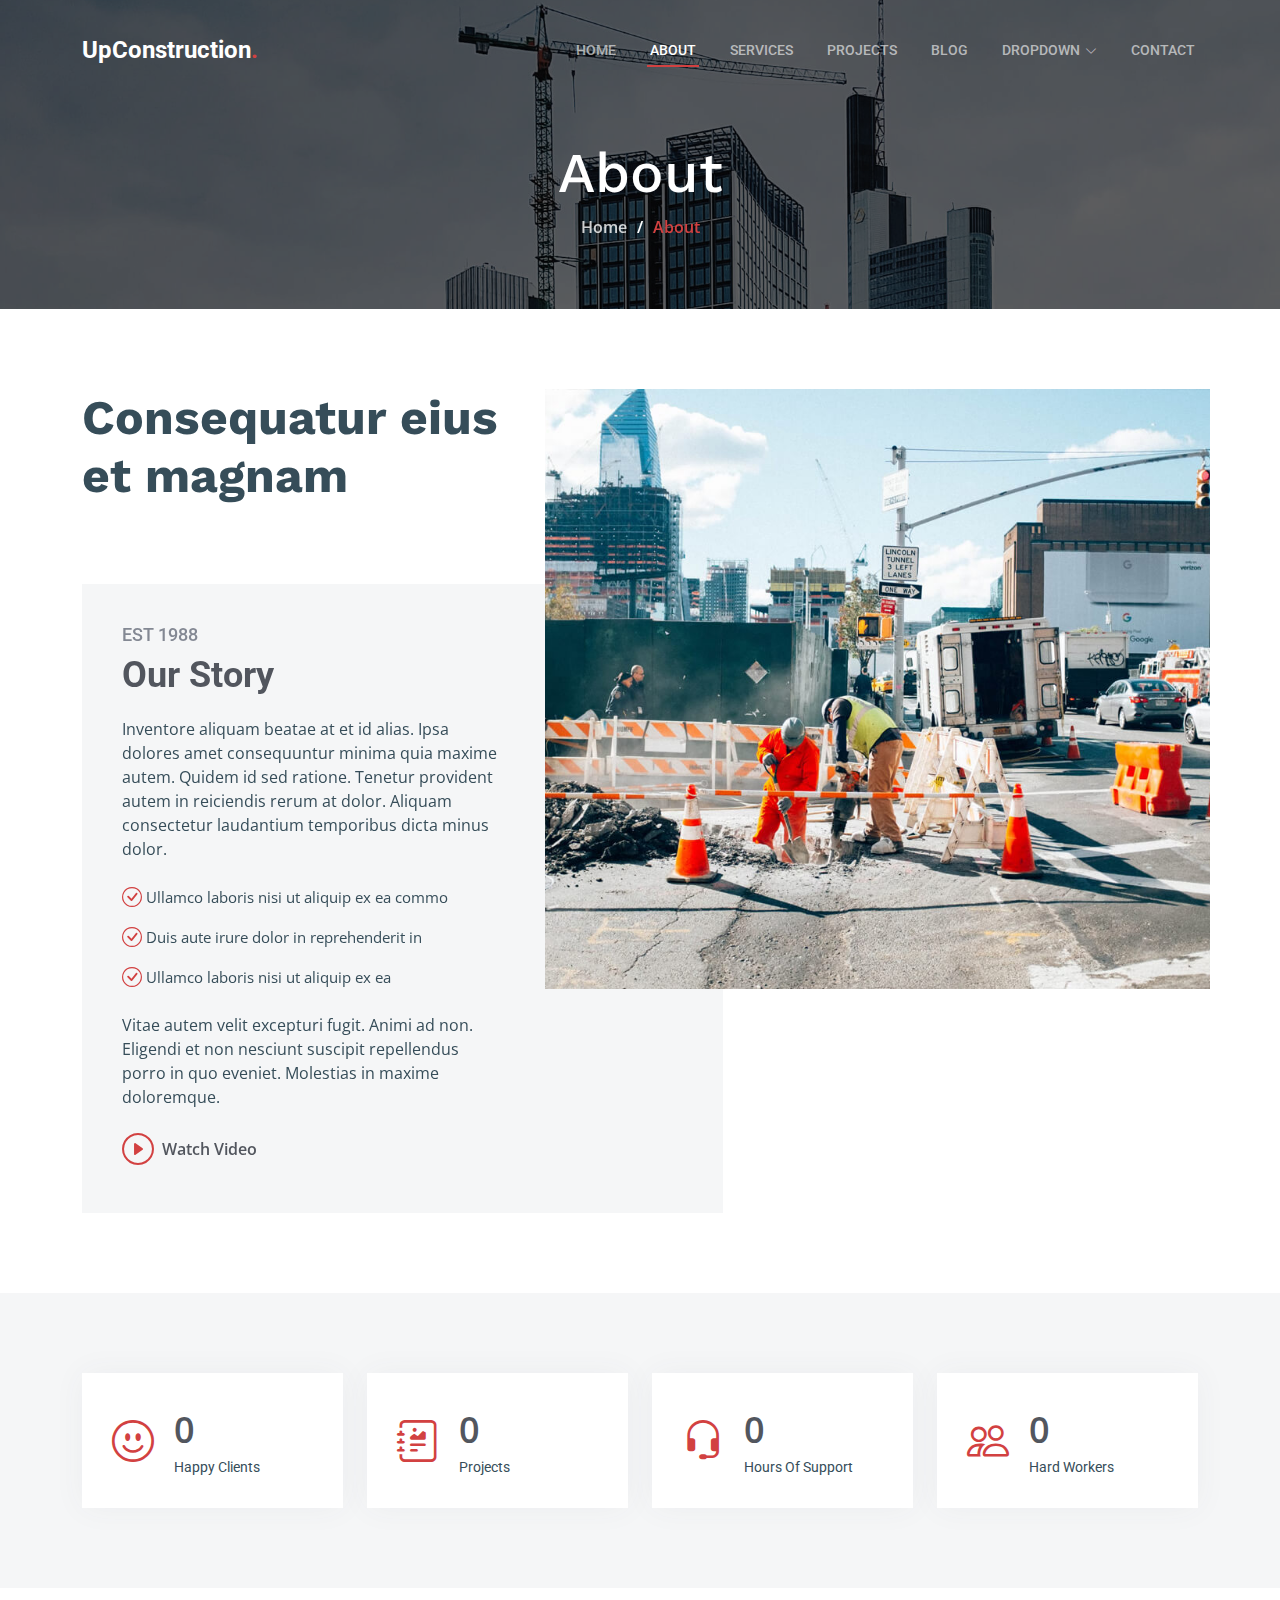
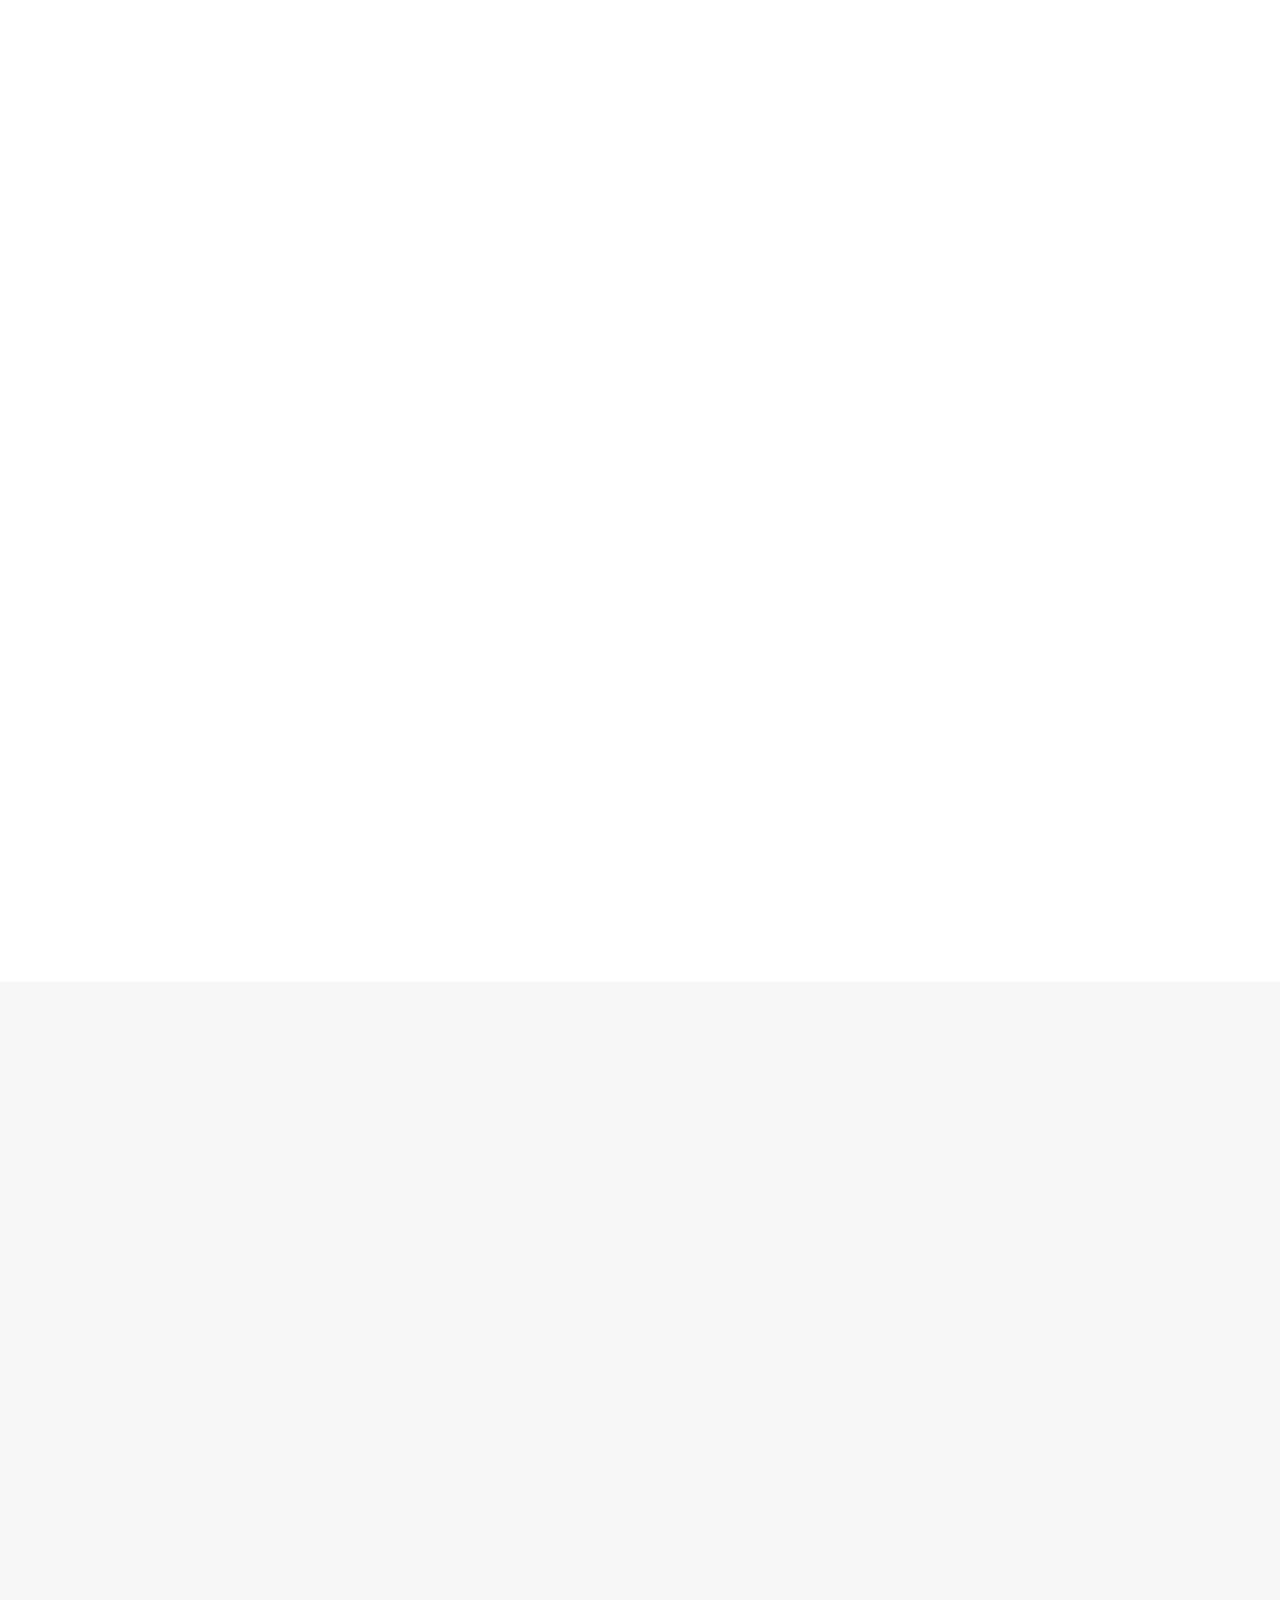
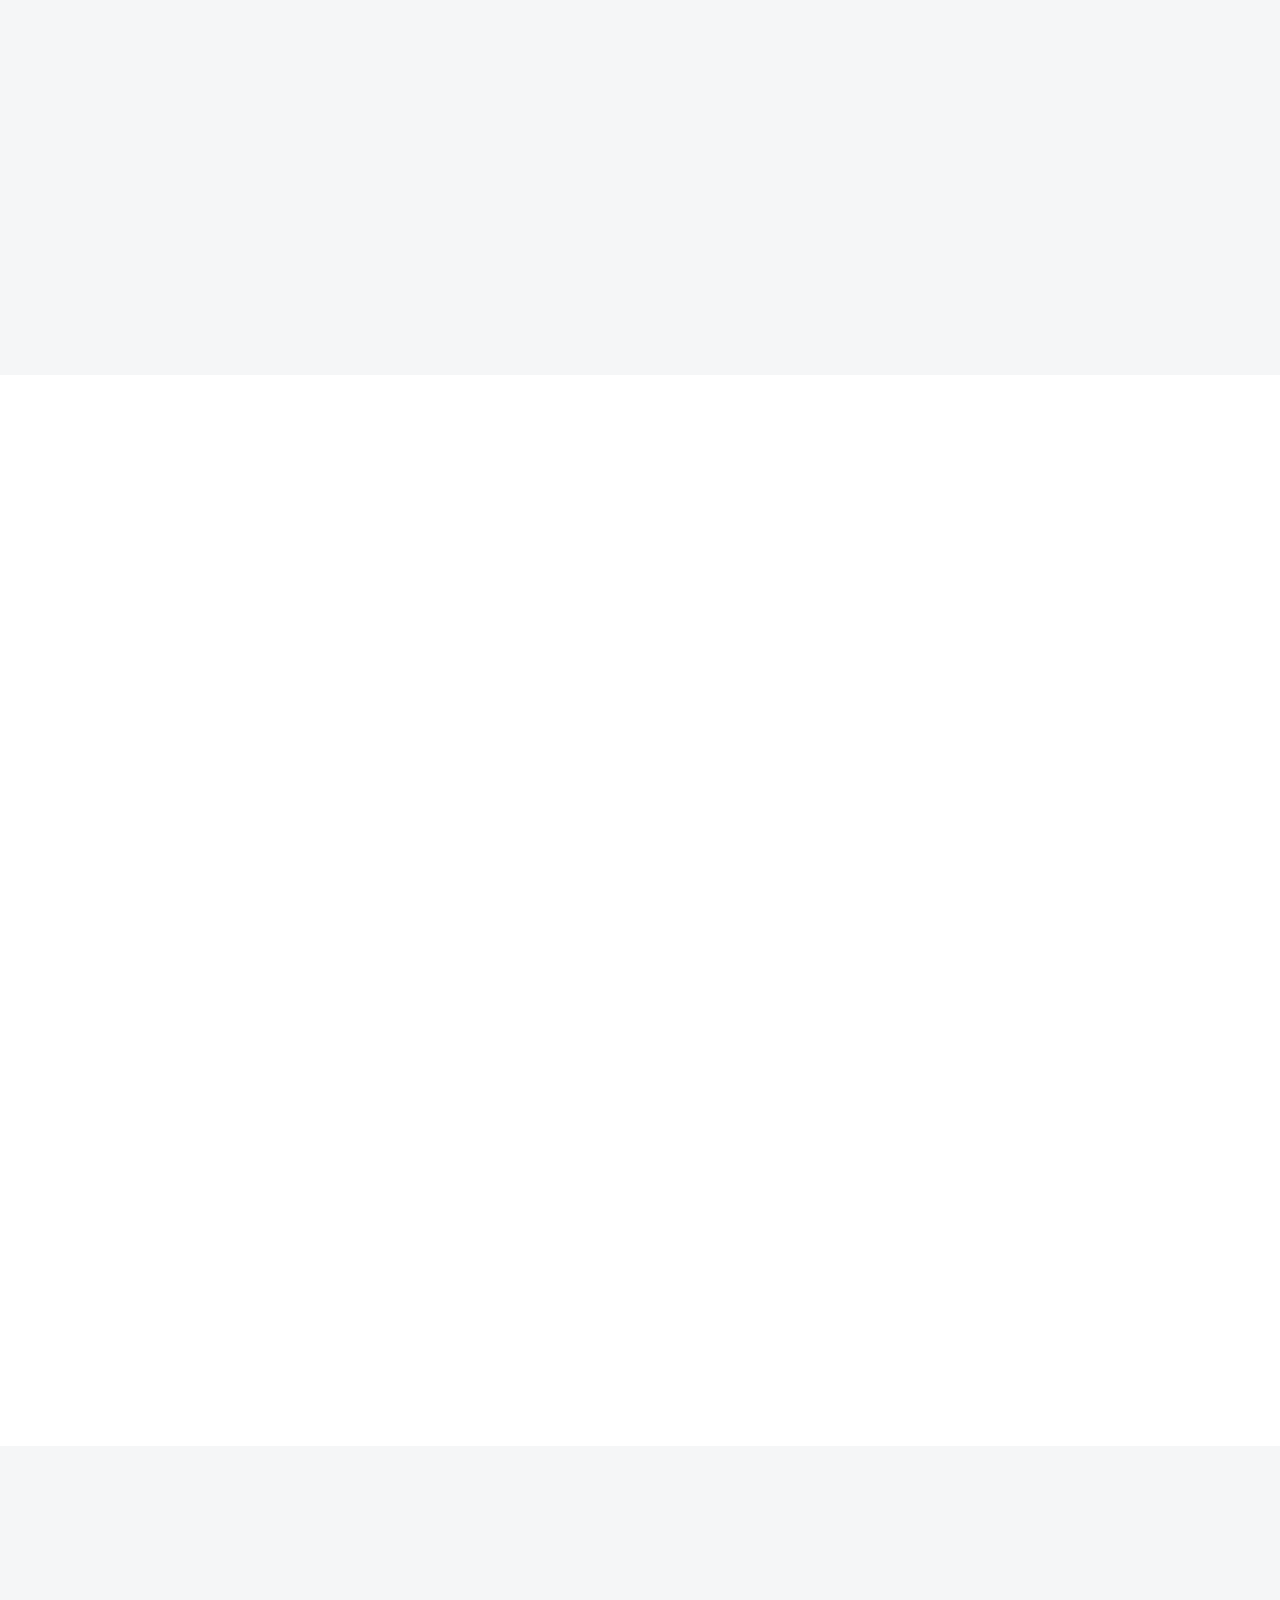
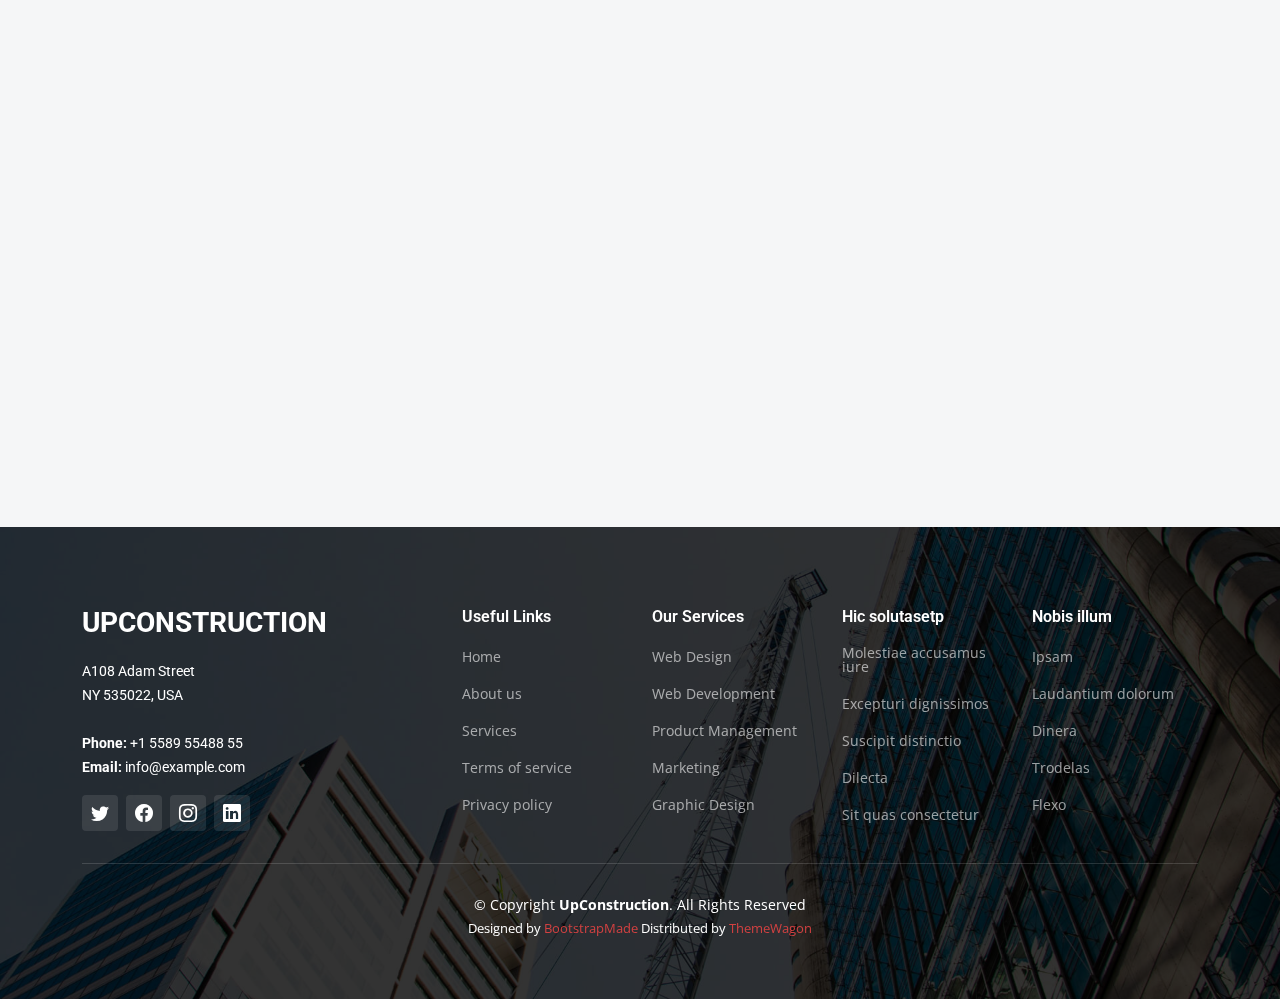
==== about.html @ 84b29532 "first commit" ====
<!DOCTYPE html>
<html lang="en">

<head>
  <meta charset="utf-8">
  <meta content="width=device-width, initial-scale=1.0" name="viewport">

  <title>UpConstruction Bootstrap Template - About</title>
  <meta content="" name="description">
  <meta content="" name="keywords">

  <!-- Favicons -->
  <link href="assets/img/favicon.png" rel="icon">
  <link href="assets/img/apple-touch-icon.png" rel="apple-touch-icon">

  <!-- Google Fonts -->
  <link rel="preconnect" href="https://fonts.googleapis.com">
  <link rel="preconnect" href="https://fonts.gstatic.com" crossorigin>
  <link
    href="https://fonts.googleapis.com/css2?family=Open+Sans:ital,wght@0,300;0,400;0,500;0,600;0,700;1,300;1,400;1,600;1,700&family=Roboto:ital,wght@0,300;0,400;0,500;0,600;0,700;1,300;1,400;1,500;1,600;1,700&family=Work+Sans:ital,wght@0,300;0,400;0,500;0,600;0,700;1,300;1,400;1,500;1,600;1,700&display=swap"
    rel="stylesheet">

  <!-- Vendor CSS Files -->
  <link href="assets/vendor/bootstrap/css/bootstrap.min.css" rel="stylesheet">
  <link href="assets/vendor/bootstrap-icons/bootstrap-icons.css" rel="stylesheet">
  <link href="assets/vendor/fontawesome-free/css/all.min.css" rel="stylesheet">
  <link href="assets/vendor/aos/aos.css" rel="stylesheet">
  <link href="assets/vendor/glightbox/css/glightbox.min.css" rel="stylesheet">
  <link href="assets/vendor/swiper/swiper-bundle.min.css" rel="stylesheet">

  <!-- Template Main CSS File -->
  <link href="assets/css/main.css" rel="stylesheet">

  <!-- =======================================================
  * Template Name: UpConstruction - v1.3.0
  * Template URL: https://bootstrapmade.com/upconstruction-bootstrap-construction-website-template/
  * Author: BootstrapMade.com
  * License: https://bootstrapmade.com/license/
  ======================================================== -->
</head>

<body>

  <!-- ======= Header ======= -->
  <header id="header" class="header d-flex align-items-center">
    <div class="container-fluid container-xl d-flex align-items-center justify-content-between">

      <a href="index.html" class="logo d-flex align-items-center">
        <!-- Uncomment the line below if you also wish to use an image logo -->
        <!-- <img src="assets/img/logo.png" alt=""> -->
        <h1>UpConstruction<span>.</span></h1>
      </a>

      <i class="mobile-nav-toggle mobile-nav-show bi bi-list"></i>
      <i class="mobile-nav-toggle mobile-nav-hide d-none bi bi-x"></i>
      <nav id="navbar" class="navbar">
        <ul>
          <li><a href="index.html">Home</a></li>
          <li><a href="about.html" class="active">About</a></li>
          <li><a href="services.html">Services</a></li>
          <li><a href="projects.html">Projects</a></li>
          <li><a href="blog.html">Blog</a></li>
          <li class="dropdown"><a href="#"><span>Dropdown</span> <i
                class="bi bi-chevron-down dropdown-indicator"></i></a>
            <ul>
              <li><a href="#">Dropdown 1</a></li>
              <li class="dropdown"><a href="#"><span>Deep Dropdown</span> <i
                    class="bi bi-chevron-down dropdown-indicator"></i></a>
                <ul>
                  <li><a href="#">Deep Dropdown 1</a></li>
                  <li><a href="#">Deep Dropdown 2</a></li>
                  <li><a href="#">Deep Dropdown 3</a></li>
                  <li><a href="#">Deep Dropdown 4</a></li>
                  <li><a href="#">Deep Dropdown 5</a></li>
                </ul>
              </li>
              <li><a href="#">Dropdown 2</a></li>
              <li><a href="#">Dropdown 3</a></li>
              <li><a href="#">Dropdown 4</a></li>
            </ul>
          </li>
          <li><a href="contact.html">Contact</a></li>
        </ul>
      </nav><!-- .navbar -->

    </div>
  </header><!-- End Header -->

  <main id="main">

    <!-- ======= Breadcrumbs ======= -->
    <div class="breadcrumbs d-flex align-items-center" style="background-image: url('assets/img/breadcrumbs-bg.jpg');">
      <div class="container position-relative d-flex flex-column align-items-center" data-aos="fade">

        <h2>About</h2>
        <ol>
          <li><a href="index.html">Home</a></li>
          <li>About</li>
        </ol>

      </div>
    </div><!-- End Breadcrumbs -->

    <!-- ======= About Section ======= -->
    <section id="about" class="about">
      <div class="container" data-aos="fade-up">

        <div class="row position-relative">

          <div class="col-lg-7 about-img" style="background-image: url(assets/img/about.jpg);"></div>

          <div class="col-lg-7">
            <h2>Consequatur eius et magnam</h2>
            <div class="our-story">
              <h4>Est 1988</h4>
              <h3>Our Story</h3>
              <p>Inventore aliquam beatae at et id alias. Ipsa dolores amet consequuntur minima quia maxime autem.
                Quidem id sed ratione. Tenetur provident autem in reiciendis rerum at dolor. Aliquam consectetur
                laudantium temporibus dicta minus dolor.</p>
              <ul>
                <li><i class="bi bi-check-circle"></i> <span>Ullamco laboris nisi ut aliquip ex ea commo</span></li>
                <li><i class="bi bi-check-circle"></i> <span>Duis aute irure dolor in reprehenderit in</span></li>
                <li><i class="bi bi-check-circle"></i> <span>Ullamco laboris nisi ut aliquip ex ea</span></li>
              </ul>
              <p>Vitae autem velit excepturi fugit. Animi ad non. Eligendi et non nesciunt suscipit repellendus porro in
                quo eveniet. Molestias in maxime doloremque.</p>

              <div class="watch-video d-flex align-items-center position-relative">
                <i class="bi bi-play-circle"></i>
                <a href="https://www.youtube.com/watch?v=LXb3EKWsInQ" class="glightbox stretched-link">Watch Video</a>
              </div>
            </div>
          </div>

        </div>

      </div>
    </section>
    <!-- End About Section -->

    <!-- ======= Stats Counter Section ======= -->
    <section id="stats-counter" class="stats-counter section-bg">
      <div class="container">

        <div class="row gy-4">

          <div class="col-lg-3 col-md-6">
            <div class="stats-item d-flex align-items-center w-100 h-100">
              <i class="bi bi-emoji-smile color-blue flex-shrink-0"></i>
              <div>
                <span data-purecounter-start="0" data-purecounter-end="232" data-purecounter-duration="1"
                  class="purecounter"></span>
                <p>Happy Clients</p>
              </div>
            </div>
          </div><!-- End Stats Item -->

          <div class="col-lg-3 col-md-6">
            <div class="stats-item d-flex align-items-center w-100 h-100">
              <i class="bi bi-journal-richtext color-orange flex-shrink-0"></i>
              <div>
                <span data-purecounter-start="0" data-purecounter-end="521" data-purecounter-duration="1"
                  class="purecounter"></span>
                <p>Projects</p>
              </div>
            </div>
          </div><!-- End Stats Item -->

          <div class="col-lg-3 col-md-6">
            <div class="stats-item d-flex align-items-center w-100 h-100">
              <i class="bi bi-headset color-green flex-shrink-0"></i>
              <div>
                <span data-purecounter-start="0" data-purecounter-end="1463" data-purecounter-duration="1"
                  class="purecounter"></span>
                <p>Hours Of Support</p>
              </div>
            </div>
          </div><!-- End Stats Item -->

          <div class="col-lg-3 col-md-6">
            <div class="stats-item d-flex align-items-center w-100 h-100">
              <i class="bi bi-people color-pink flex-shrink-0"></i>
              <div>
                <span data-purecounter-start="0" data-purecounter-end="15" data-purecounter-duration="1"
                  class="purecounter"></span>
                <p>Hard Workers</p>
              </div>
            </div>
          </div><!-- End Stats Item -->

        </div>

      </div>
    </section><!-- End Stats Counter Section -->

    <!-- ======= Alt Services Section ======= -->
    <section id="alt-services" class="alt-services">
      <div class="container" data-aos="fade-up">

        <div class="row justify-content-around gy-4">
          <div class="col-lg-6 img-bg" style="background-image: url(assets/img/alt-services.jpg);" data-aos="zoom-in"
            data-aos-delay="100"></div>

          <div class="col-lg-5 d-flex flex-column justify-content-center">
            <h3>Enim quis est voluptatibus aliquid consequatur fugiat</h3>
            <p>Esse voluptas cumque vel exercitationem. Reiciendis est hic accusamus. Non ipsam et sed minima temporibus
              laudantium. Soluta voluptate sed facere corporis dolores excepturi</p>

            <div class="icon-box d-flex position-relative" data-aos="fade-up" data-aos-delay="100">
              <i class="bi bi-easel flex-shrink-0"></i>
              <div>
                <h4><a href="" class="stretched-link">Lorem Ipsum</a></h4>
                <p>Voluptatum deleniti atque corrupti quos dolores et quas molestias excepturi sint occaecati cupiditate
                  non provident</p>
              </div>
            </div><!-- End Icon Box -->

            <div class="icon-box d-flex position-relative" data-aos="fade-up" data-aos-delay="200">
              <i class="bi bi-patch-check flex-shrink-0"></i>
              <div>
                <h4><a href="" class="stretched-link">Nemo Enim</a></h4>
                <p>At vero eos et accusamus et iusto odio dignissimos ducimus qui blanditiis praesentium voluptatum
                  deleniti atque</p>
              </div>
            </div><!-- End Icon Box -->

            <div class="icon-box d-flex position-relative" data-aos="fade-up" data-aos-delay="300">
              <i class="bi bi-brightness-high flex-shrink-0"></i>
              <div>
                <h4><a href="" class="stretched-link">Dine Pad</a></h4>
                <p>Explicabo est voluptatum asperiores consequatur magnam. Et veritatis odit. Sunt aut deserunt minus
                  aut eligendi omnis</p>
              </div>
            </div><!-- End Icon Box -->

            <div class="icon-box d-flex position-relative" data-aos="fade-up" data-aos-delay="400">
              <i class="bi bi-brightness-high flex-shrink-0"></i>
              <div>
                <h4><a href="" class="stretched-link">Tride clov</a></h4>
                <p>Est voluptatem labore deleniti quis a delectus et. Saepe dolorem libero sit non aspernatur odit amet.
                  Et eligendi</p>
              </div>
            </div><!-- End Icon Box -->

          </div>
        </div>

      </div>
    </section><!-- End Alt Services Section -->

    <!-- ======= Alt Services Section 2 ======= -->
    <section id="alt-services-2" class="alt-services section-bg">
      <div class="container" data-aos="fade-up">

        <div class="row justify-content-around gy-4">
          <div class="col-lg-5 d-flex flex-column justify-content-center">
            <h3>Non quasi officia eum nobis et rerum epudiandae rem voluptatem</h3>
            <p>Maxime quia dolorum alias perspiciatis. Earum voluptatem sint at non. Ducimus maxime minima iste magni
              sit praesentium assumenda minus. Amet rerum saepe tempora vero.</p>

            <div class="icon-box d-flex position-relative" data-aos="fade-up" data-aos-delay="100">
              <i class="bi bi-easel flex-shrink-0"></i>
              <div>
                <h4><a href="" class="stretched-link">Lorem Ipsum</a></h4>
                <p>Voluptatum deleniti atque corrupti quos dolores et quas molestias excepturi sint occaecati cupiditate
                  non provident</p>
              </div>
            </div><!-- End Icon Box -->

            <div class="icon-box d-flex position-relative" data-aos="fade-up" data-aos-delay="200">
              <i class="bi bi-patch-check flex-shrink-0"></i>
              <div>
                <h4><a href="" class="stretched-link">Nemo Enim</a></h4>
                <p>At vero eos et accusamus et iusto odio dignissimos ducimus qui blanditiis praesentium voluptatum
                  deleniti atque</p>
              </div>
            </div><!-- End Icon Box -->

            <div class="icon-box d-flex position-relative" data-aos="fade-up" data-aos-delay="300">
              <i class="bi bi-brightness-high flex-shrink-0"></i>
              <div>
                <h4><a href="" class="stretched-link">Dine Pad</a></h4>
                <p>Explicabo est voluptatum asperiores consequatur magnam. Et veritatis odit. Sunt aut deserunt minus
                  aut eligendi omnis</p>
              </div>
            </div><!-- End Icon Box -->

            <div class="icon-box d-flex position-relative" data-aos="fade-up" data-aos-delay="400">
              <i class="bi bi-brightness-high flex-shrink-0"></i>
              <div>
                <h4><a href="" class="stretched-link">Tride clov</a></h4>
                <p>Est voluptatem labore deleniti quis a delectus et. Saepe dolorem libero sit non aspernatur odit amet.
                  Et eligendi</p>
              </div>
            </div><!-- End Icon Box -->
          </div>

          <div class="col-lg-6 img-bg" style="background-image: url(assets/img/alt-services-2.jpg);" data-aos="zoom-in"
            data-aos-delay="100"></div>
        </div>

      </div>
    </section><!-- End Alt Services Section 2 -->

    <!-- ======= Our Team Section ======= -->
    <section id="team" class="team">
      <div class="container" data-aos="fade-up">

        <div class="section-header">
          <h2>Our Team</h2>
          <p>Aperiam dolorum et et wuia molestias qui eveniet numquam nihil porro incidunt dolores placeat sunt id nobis
            omnis tiledo stran delop</p>
        </div>

        <div class="row gy-5">

          <div class="col-lg-4 col-md-6 member" data-aos="fade-up" data-aos-delay="100">
            <div class="member-img">
              <img src="assets/img/team/team-1.jpg" class="img-fluid" alt="">
              <div class="social">
                <a href="#"><i class="bi bi-twitter"></i></a>
                <a href="#"><i class="bi bi-facebook"></i></a>
                <a href="#"><i class="bi bi-instagram"></i></a>
                <a href="#"><i class="bi bi-linkedin"></i></a>
              </div>
            </div>
            <div class="member-info text-center">
              <h4>Walter White</h4>
              <span>Chief Executive Officer</span>
              <p>Aliquam iure quaerat voluptatem praesentium possimus unde laudantium vel dolorum distinctio dire flow
              </p>
            </div>
          </div><!-- End Team Member -->

          <div class="col-lg-4 col-md-6 member" data-aos="fade-up" data-aos-delay="200">
            <div class="member-img">
              <img src="assets/img/team/team-2.jpg" class="img-fluid" alt="">
              <div class="social">
                <a href="#"><i class="bi bi-twitter"></i></a>
                <a href="#"><i class="bi bi-facebook"></i></a>
                <a href="#"><i class="bi bi-instagram"></i></a>
                <a href="#"><i class="bi bi-linkedin"></i></a>
              </div>
            </div>
            <div class="member-info text-center">
              <h4>Sarah Jhonson</h4>
              <span>Product Manager</span>
              <p>Labore ipsam sit consequatur exercitationem rerum laboriosam laudantium aut quod dolores exercitationem
                ut</p>
            </div>
          </div><!-- End Team Member -->

          <div class="col-lg-4 col-md-6 member" data-aos="fade-up" data-aos-delay="300">
            <div class="member-img">
              <img src="assets/img/team/team-3.jpg" class="img-fluid" alt="">
              <div class="social">
                <a href="#"><i class="bi bi-twitter"></i></a>
                <a href="#"><i class="bi bi-facebook"></i></a>
                <a href="#"><i class="bi bi-instagram"></i></a>
                <a href="#"><i class="bi bi-linkedin"></i></a>
              </div>
            </div>
            <div class="member-info text-center">
              <h4>William Anderson</h4>
              <span>CTO</span>
              <p>Illum minima ea autem doloremque ipsum quidem quas aspernatur modi ut praesentium vel tque sed facilis
                at qui</p>
            </div>
          </div><!-- End Team Member -->

          <div class="col-lg-4 col-md-6 member" data-aos="fade-up" data-aos-delay="400">
            <div class="member-img">
              <img src="assets/img/team/team-4.jpg" class="img-fluid" alt="">
              <div class="social">
                <a href="#"><i class="bi bi-twitter"></i></a>
                <a href="#"><i class="bi bi-facebook"></i></a>
                <a href="#"><i class="bi bi-instagram"></i></a>
                <a href="#"><i class="bi bi-linkedin"></i></a>
              </div>
            </div>
            <div class="member-info text-center">
              <h4>Amanda Jepson</h4>
              <span>Accountant</span>
              <p>Magni voluptatem accusamus assumenda cum nisi aut qui dolorem voluptate sed et veniam quasi quam
                consectetur</p>
            </div>
          </div><!-- End Team Member -->

          <div class="col-lg-4 col-md-6 member" data-aos="fade-up" data-aos-delay="500">
            <div class="member-img">
              <img src="assets/img/team/team-5.jpg" class="img-fluid" alt="">
              <div class="social">
                <a href="#"><i class="bi bi-twitter"></i></a>
                <a href="#"><i class="bi bi-facebook"></i></a>
                <a href="#"><i class="bi bi-instagram"></i></a>
                <a href="#"><i class="bi bi-linkedin"></i></a>
              </div>
            </div>
            <div class="member-info text-center">
              <h4>Brian Doe</h4>
              <span>Marketing</span>
              <p>Qui consequuntur quos accusamus magnam quo est molestiae eius laboriosam sunt doloribus quia impedit
                laborum velit</p>
            </div>
          </div><!-- End Team Member -->

          <div class="col-lg-4 col-md-6 member" data-aos="fade-up" data-aos-delay="600">
            <div class="member-img">
              <img src="assets/img/team/team-6.jpg" class="img-fluid" alt="">
              <div class="social">
                <a href="#"><i class="bi bi-twitter"></i></a>
                <a href="#"><i class="bi bi-facebook"></i></a>
                <a href="#"><i class="bi bi-instagram"></i></a>
                <a href="#"><i class="bi bi-linkedin"></i></a>
              </div>
            </div>
            <div class="member-info text-center">
              <h4>Josepha Palas</h4>
              <span>Operation</span>
              <p>Sint sint eveniet explicabo amet consequatur nesciunt error enim rerum earum et omnis fugit eligendi
                cupiditate vel</p>
            </div>
          </div><!-- End Team Member -->

        </div>

      </div>
    </section><!-- End Our Team Section -->

    <!-- ======= Testimonials Section ======= -->
    <section id="testimonials" class="testimonials section-bg">
      <div class="container" data-aos="fade-up">

        <div class="section-header">
          <h2>Testimonials</h2>
          <p>Quam sed id excepturi ccusantium dolorem ut quis dolores nisi llum nostrum enim velit qui ut et autem uia
            reprehenderit sunt deleniti</p>
        </div>

        <div class="slides-2 swiper">
          <div class="swiper-wrapper">

            <div class="swiper-slide">
              <div class="testimonial-wrap">
                <div class="testimonial-item">
                  <img src="assets/img/testimonials/testimonials-1.jpg" class="testimonial-img" alt="">
                  <h3>Saul Goodman</h3>
                  <h4>Ceo &amp; Founder</h4>
                  <div class="stars">
                    <i class="bi bi-star-fill"></i><i class="bi bi-star-fill"></i><i class="bi bi-star-fill"></i><i
                      class="bi bi-star-fill"></i><i class="bi bi-star-fill"></i>
                  </div>
                  <p>
                    <i class="bi bi-quote quote-icon-left"></i>
                    Proin iaculis purus consequat sem cure digni ssim donec porttitora entum suscipit rhoncus.
                    Accusantium quam, ultricies eget id, aliquam eget nibh et. Maecen aliquam, risus at semper.
                    <i class="bi bi-quote quote-icon-right"></i>
                  </p>
                </div>
              </div>
            </div><!-- End testimonial item -->

            <div class="swiper-slide">
              <div class="testimonial-wrap">
                <div class="testimonial-item">
                  <img src="assets/img/testimonials/testimonials-2.jpg" class="testimonial-img" alt="">
                  <h3>Sara Wilsson</h3>
                  <h4>Designer</h4>
                  <div class="stars">
                    <i class="bi bi-star-fill"></i><i class="bi bi-star-fill"></i><i class="bi bi-star-fill"></i><i
                      class="bi bi-star-fill"></i><i class="bi bi-star-fill"></i>
                  </div>
                  <p>
                    <i class="bi bi-quote quote-icon-left"></i>
                    Export tempor illum tamen malis malis eram quae irure esse labore quem cillum quid cillum eram malis
                    quorum velit fore eram velit sunt aliqua noster fugiat irure amet legam anim culpa.
                    <i class="bi bi-quote quote-icon-right"></i>
                  </p>
                </div>
              </div>
            </div><!-- End testimonial item -->

            <div class="swiper-slide">
              <div class="testimonial-wrap">
                <div class="testimonial-item">
                  <img src="assets/img/testimonials/testimonials-3.jpg" class="testimonial-img" alt="">
                  <h3>Jena Karlis</h3>
                  <h4>Store Owner</h4>
                  <div class="stars">
                    <i class="bi bi-star-fill"></i><i class="bi bi-star-fill"></i><i class="bi bi-star-fill"></i><i
                      class="bi bi-star-fill"></i><i class="bi bi-star-fill"></i>
                  </div>
                  <p>
                    <i class="bi bi-quote quote-icon-left"></i>
                    Enim nisi quem export duis labore cillum quae magna enim sint quorum nulla quem veniam duis minim
                    tempor labore quem eram duis noster aute amet eram fore quis sint minim.
                    <i class="bi bi-quote quote-icon-right"></i>
                  </p>
                </div>
              </div>
            </div><!-- End testimonial item -->

            <div class="swiper-slide">
              <div class="testimonial-wrap">
                <div class="testimonial-item">
                  <img src="assets/img/testimonials/testimonials-4.jpg" class="testimonial-img" alt="">
                  <h3>Matt Brandon</h3>
                  <h4>Freelancer</h4>
                  <div class="stars">
                    <i class="bi bi-star-fill"></i><i class="bi bi-star-fill"></i><i class="bi bi-star-fill"></i><i
                      class="bi bi-star-fill"></i><i class="bi bi-star-fill"></i>
                  </div>
                  <p>
                    <i class="bi bi-quote quote-icon-left"></i>
                    Fugiat enim eram quae cillum dolore dolor amet nulla culpa multos export minim fugiat minim velit
                    minim dolor enim duis veniam ipsum anim magna sunt elit fore quem dolore labore illum veniam.
                    <i class="bi bi-quote quote-icon-right"></i>
                  </p>
                </div>
              </div>
            </div><!-- End testimonial item -->

            <div class="swiper-slide">
              <div class="testimonial-wrap">
                <div class="testimonial-item">
                  <img src="assets/img/testimonials/testimonials-5.jpg" class="testimonial-img" alt="">
                  <h3>John Larson</h3>
                  <h4>Entrepreneur</h4>
                  <div class="stars">
                    <i class="bi bi-star-fill"></i><i class="bi bi-star-fill"></i><i class="bi bi-star-fill"></i><i
                      class="bi bi-star-fill"></i><i class="bi bi-star-fill"></i>
                  </div>
                  <p>
                    <i class="bi bi-quote quote-icon-left"></i>
                    Quis quorum aliqua sint quem legam fore sunt eram irure aliqua veniam tempor noster veniam enim
                    culpa labore duis sunt culpa nulla illum cillum fugiat legam esse veniam culpa fore nisi cillum
                    quid.
                    <i class="bi bi-quote quote-icon-right"></i>
                  </p>
                </div>
              </div>
            </div><!-- End testimonial item -->

          </div>
          <div class="swiper-pagination"></div>
        </div>

      </div>
    </section><!-- End Testimonials Section -->

  </main><!-- End #main -->

  <!-- ======= Footer ======= -->
  <footer id="footer" class="footer">

    <div class="footer-content position-relative">
      <div class="container">
        <div class="row">

          <div class="col-lg-4 col-md-6">
            <div class="footer-info">
              <h3>UpConstruction</h3>
              <p>
                A108 Adam Street <br>
                NY 535022, USA<br><br>
                <strong>Phone:</strong> +1 5589 55488 55<br>
                <strong>Email:</strong> info@example.com<br>
              </p>
              <div class="social-links d-flex mt-3">
                <a href="#" class="d-flex align-items-center justify-content-center"><i class="bi bi-twitter"></i></a>
                <a href="#" class="d-flex align-items-center justify-content-center"><i class="bi bi-facebook"></i></a>
                <a href="#" class="d-flex align-items-center justify-content-center"><i class="bi bi-instagram"></i></a>
                <a href="#" class="d-flex align-items-center justify-content-center"><i class="bi bi-linkedin"></i></a>
              </div>
            </div>
          </div><!-- End footer info column-->

          <div class="col-lg-2 col-md-3 footer-links">
            <h4>Useful Links</h4>
            <ul>
              <li><a href="#">Home</a></li>
              <li><a href="#">About us</a></li>
              <li><a href="#">Services</a></li>
              <li><a href="#">Terms of service</a></li>
              <li><a href="#">Privacy policy</a></li>
            </ul>
          </div><!-- End footer links column-->

          <div class="col-lg-2 col-md-3 footer-links">
            <h4>Our Services</h4>
            <ul>
              <li><a href="#">Web Design</a></li>
              <li><a href="#">Web Development</a></li>
              <li><a href="#">Product Management</a></li>
              <li><a href="#">Marketing</a></li>
              <li><a href="#">Graphic Design</a></li>
            </ul>
          </div><!-- End footer links column-->

          <div class="col-lg-2 col-md-3 footer-links">
            <h4>Hic solutasetp</h4>
            <ul>
              <li><a href="#">Molestiae accusamus iure</a></li>
              <li><a href="#">Excepturi dignissimos</a></li>
              <li><a href="#">Suscipit distinctio</a></li>
              <li><a href="#">Dilecta</a></li>
              <li><a href="#">Sit quas consectetur</a></li>
            </ul>
          </div><!-- End footer links column-->

          <div class="col-lg-2 col-md-3 footer-links">
            <h4>Nobis illum</h4>
            <ul>
              <li><a href="#">Ipsam</a></li>
              <li><a href="#">Laudantium dolorum</a></li>
              <li><a href="#">Dinera</a></li>
              <li><a href="#">Trodelas</a></li>
              <li><a href="#">Flexo</a></li>
            </ul>
          </div><!-- End footer links column-->

        </div>
      </div>
    </div>

    <div class="footer-legal text-center position-relative">
      <div class="container">
        <div class="copyright">
          &copy; Copyright <strong><span>UpConstruction</span></strong>. All Rights Reserved
        </div>
        <div class="credits">
          <!-- All the links in the footer should remain intact. -->
          <!-- You can delete the links only if you purchased the pro version. -->
          <!-- Licensing information: https://bootstrapmade.com/license/ -->
          <!-- Purchase the pro version with working PHP/AJAX contact form: https://bootstrapmade.com/upconstruction-bootstrap-construction-website-template/ -->
          Designed by <a href="https://bootstrapmade.com/">BootstrapMade</a> Distributed by <a
            href="https://themewagon.com">ThemeWagon</a>
        </div>
      </div>
    </div>

  </footer>
  <!-- End Footer -->

  <a href="#" class="scroll-top d-flex align-items-center justify-content-center"><i
      class="bi bi-arrow-up-short"></i></a>

  <div id="preloader"></div>

  <!-- Vendor JS Files -->
  <script src="assets/vendor/bootstrap/js/bootstrap.bundle.min.js"></script>
  <script src="assets/vendor/aos/aos.js"></script>
  <script src="assets/vendor/glightbox/js/glightbox.min.js"></script>
  <script src="assets/vendor/isotope-layout/isotope.pkgd.min.js"></script>
  <script src="assets/vendor/swiper/swiper-bundle.min.js"></script>
  <script src="assets/vendor/purecounter/purecounter_vanilla.js"></script>
  <script src="assets/vendor/php-email-form/validate.js"></script>

  <!-- Template Main JS File -->
  <script src="assets/js/main.js"></script>

</body>

</html>
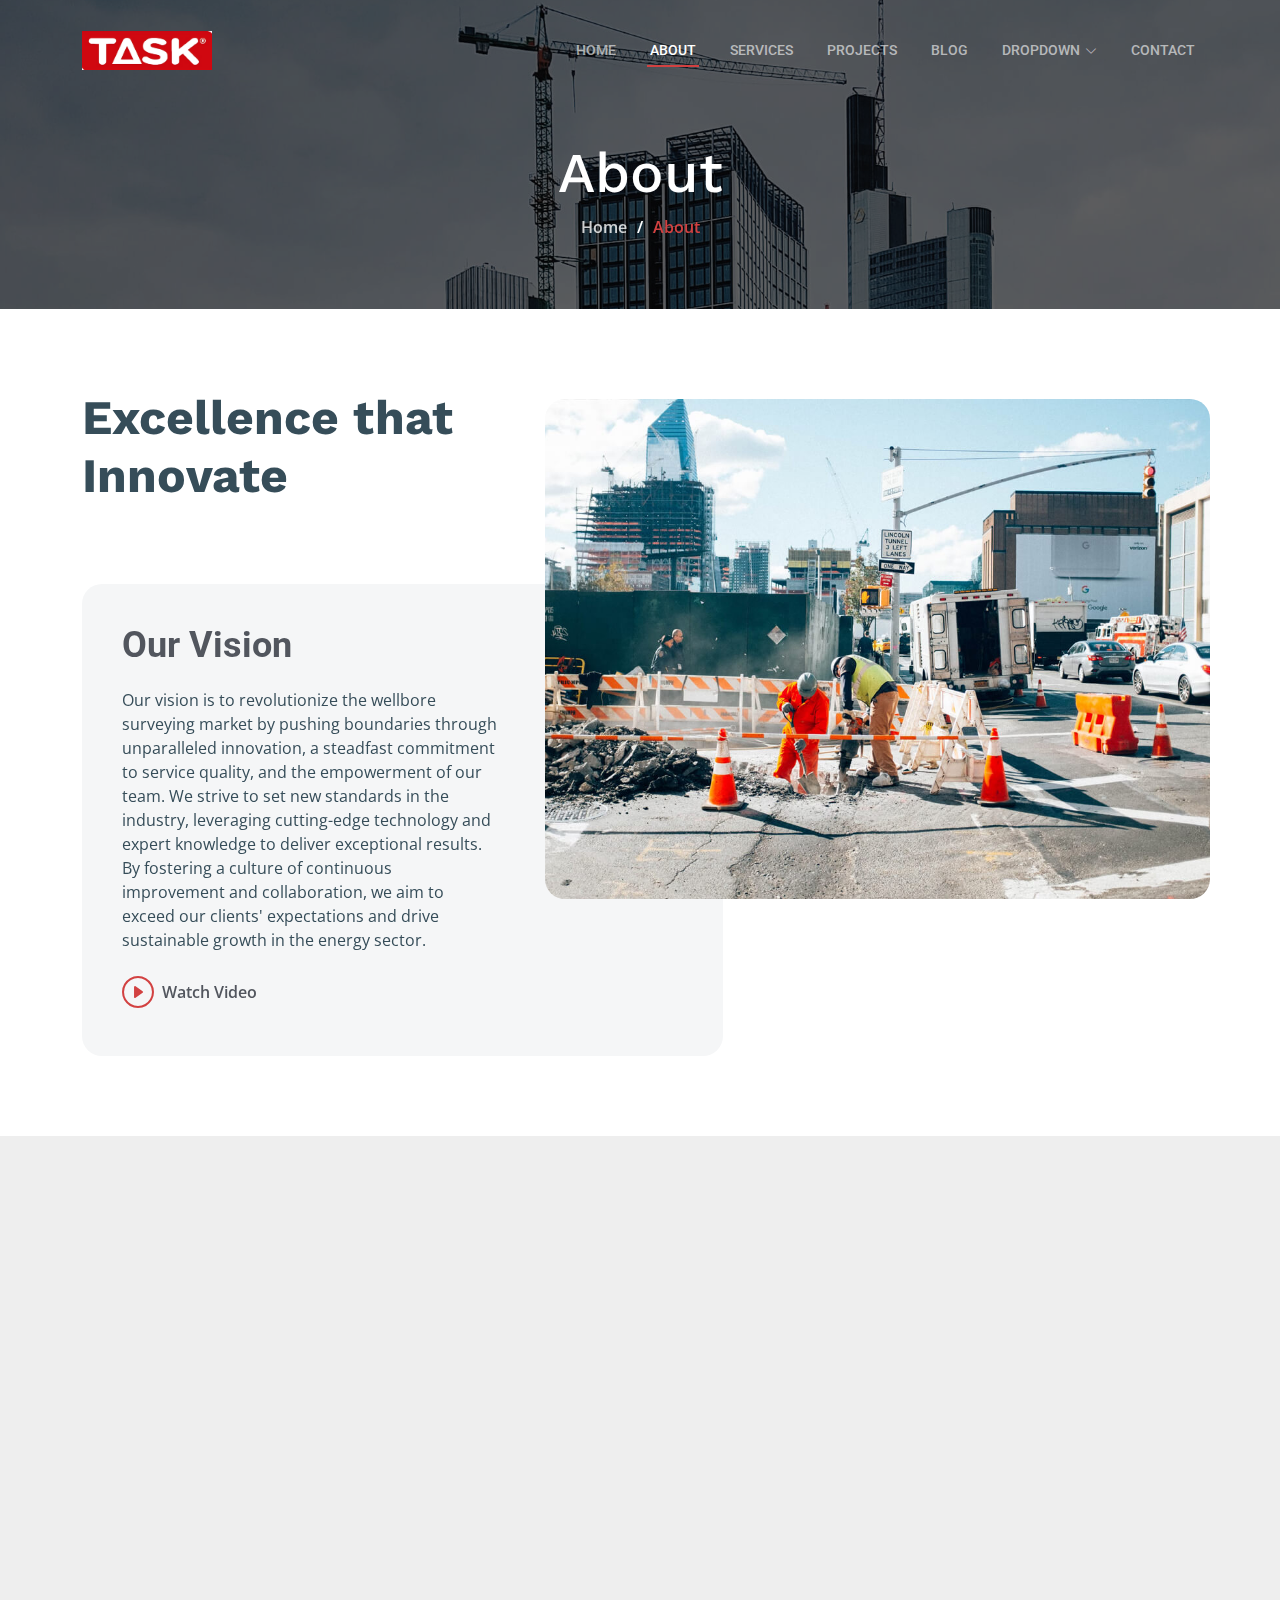
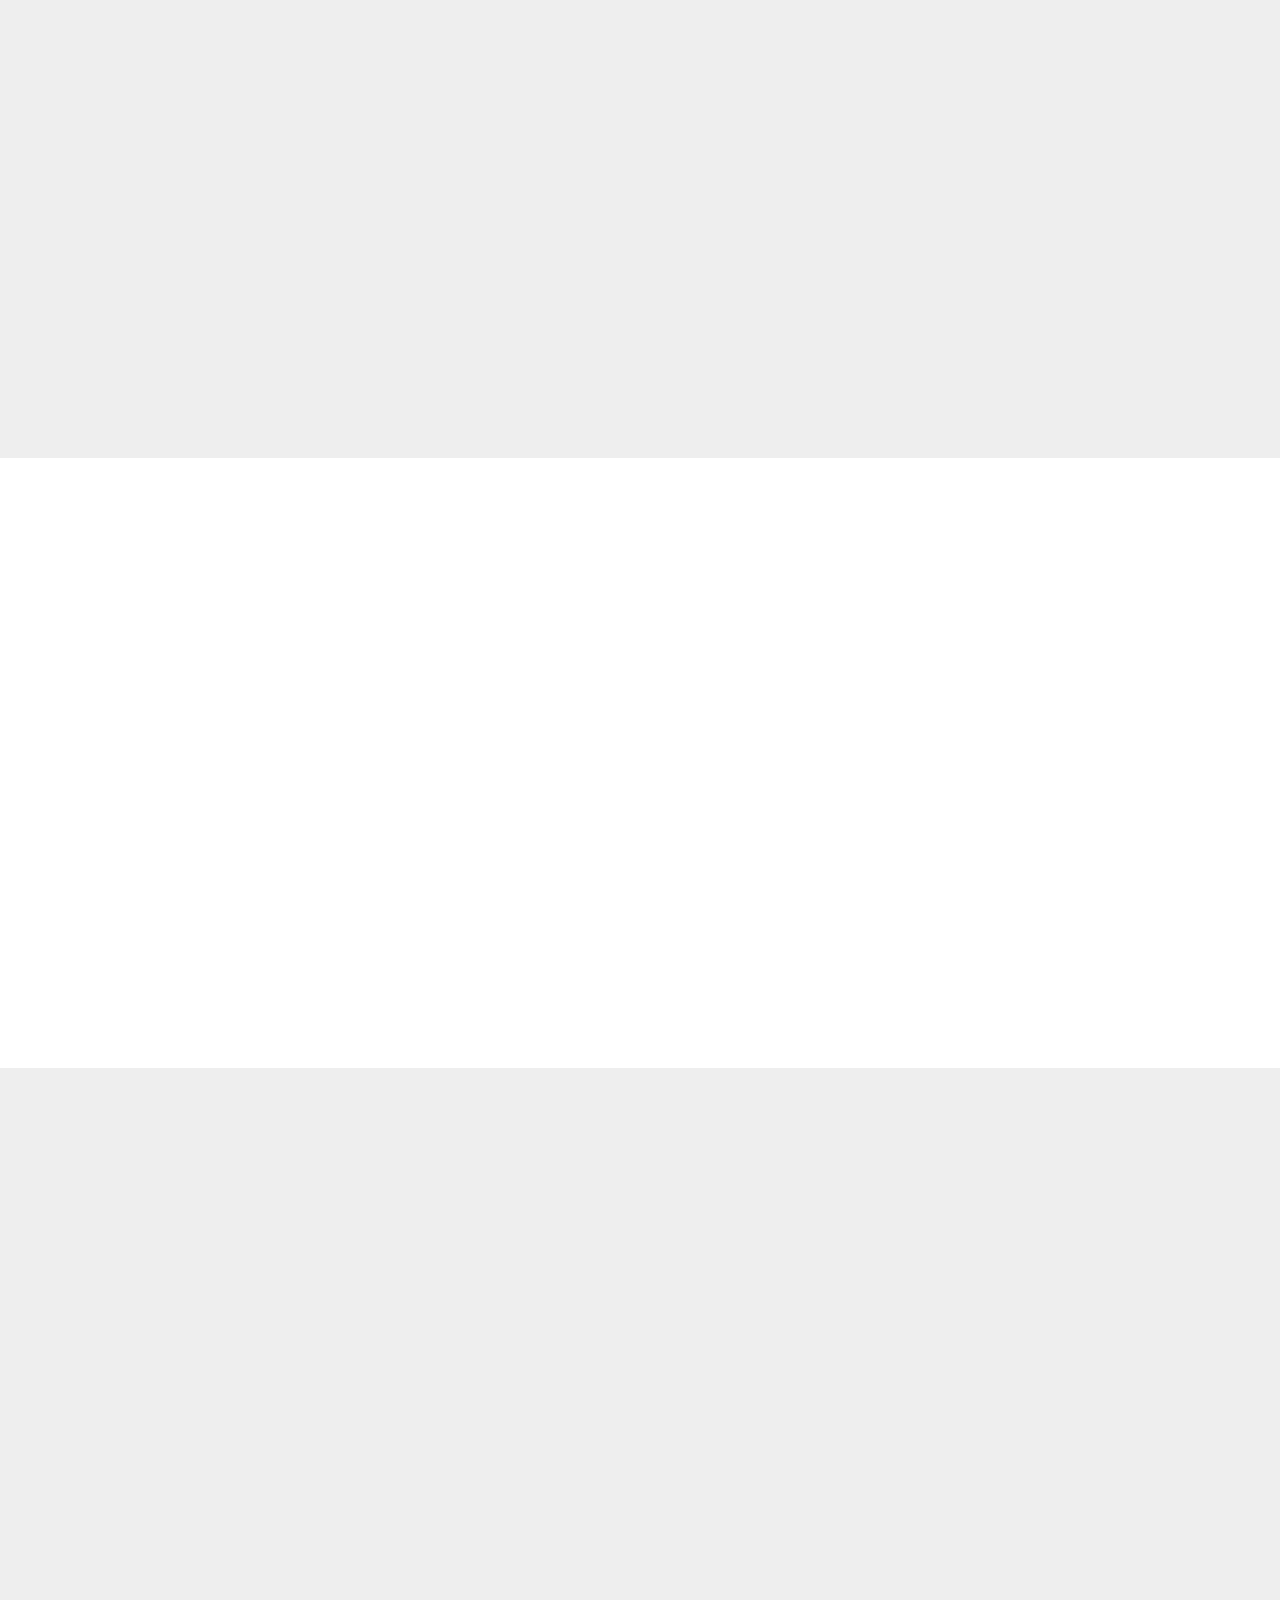
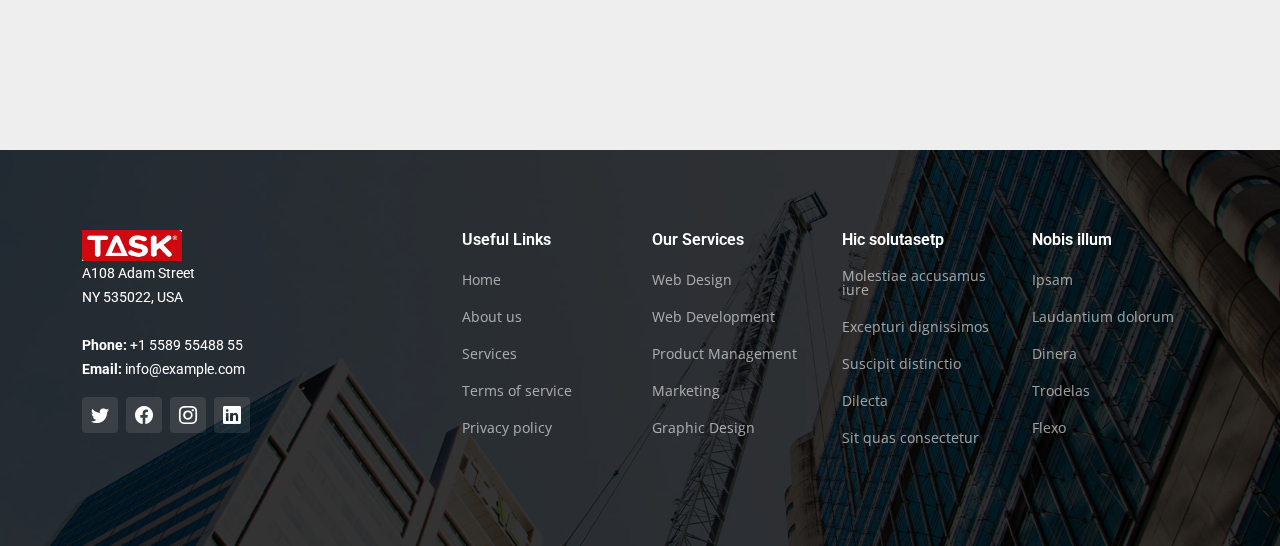
==== commit 7f4b1918: "some addition" ====
--- a/about.html
+++ b/about.html
@@ -5,7 +5,7 @@
   <meta charset="utf-8">
   <meta content="width=device-width, initial-scale=1.0" name="viewport">
 
-  <title>UpConstruction Bootstrap Template - About</title>
+  <title>Task - About Us</title>
   <meta content="" name="description">
   <meta content="" name="keywords">
 
@@ -45,11 +45,11 @@
   <header id="header" class="header d-flex align-items-center">
     <div class="container-fluid container-xl d-flex align-items-center justify-content-between">
 
-      <a href="index.html" class="logo d-flex align-items-center">
-        <!-- Uncomment the line below if you also wish to use an image logo -->
-        <!-- <img src="assets/img/logo.png" alt=""> -->
-        <h1>UpConstruction<span>.</span></h1>
-      </a>
+        <a href="index.html" class="logo d-flex align-items-center">
+          <!-- Uncomment the line below if you also wish to use an image logo -->
+          <img src="assets/img/logo.png" alt="logo.png">
+          <!-- <h1>UpConstruction<span>.</span></h1> -->
+        </a>
 
       <i class="mobile-nav-toggle mobile-nav-show bi bi-list"></i>
       <i class="mobile-nav-toggle mobile-nav-hide d-none bi bi-x"></i>
@@ -110,20 +110,25 @@
           <div class="col-lg-7 about-img" style="background-image: url(assets/img/about.jpg);"></div>
 
           <div class="col-lg-7">
-            <h2>Consequatur eius et magnam</h2>
+            <h2>Excellence that Innovate</h2>
             <div class="our-story">
-              <h4>Est 1988</h4>
-              <h3>Our Story</h3>
-              <p>Inventore aliquam beatae at et id alias. Ipsa dolores amet consequuntur minima quia maxime autem.
-                Quidem id sed ratione. Tenetur provident autem in reiciendis rerum at dolor. Aliquam consectetur
-                laudantium temporibus dicta minus dolor.</p>
-              <ul>
-                <li><i class="bi bi-check-circle"></i> <span>Ullamco laboris nisi ut aliquip ex ea commo</span></li>
-                <li><i class="bi bi-check-circle"></i> <span>Duis aute irure dolor in reprehenderit in</span></li>
-                <li><i class="bi bi-check-circle"></i> <span>Ullamco laboris nisi ut aliquip ex ea</span></li>
-              </ul>
-              <p>Vitae autem velit excepturi fugit. Animi ad non. Eligendi et non nesciunt suscipit repellendus porro in
-                quo eveniet. Molestias in maxime doloremque.</p>
+              <h3>Our Vision</h3>
+              <p>
+                Our vision is to revolutionize the wellbore surveying market by pushing boundaries through unparalleled innovation, a
+                steadfast commitment to service quality, and the empowerment of our team. We strive to set new standards in the
+                industry, leveraging cutting-edge technology and expert knowledge to deliver exceptional results. By fostering a culture
+                of continuous improvement and collaboration, we aim to exceed our clients' expectations and drive sustainable growth in
+                the energy sector.
+              </p>
+              <!-- <p>At Task, we're committed to revolutionizing the wellbore surveying market with our innovative approach and dedication to
+              excellence.</p> -->
+              <!-- <ul>
+                <li><i class="bi bi-check-circle"></i> <span>We revolutionize wellbore surveying with advanced technology and innovative techniques.</span></li>
+                <li><i class="bi bi-check-circle"></i> <span>Our commitment to quality ensures we consistently exceed client expectations.</span></li>
+                <li><i class="bi bi-check-circle"></i> <span>We empower our team through continuous learning and collaboration, fostering a culture of expertise and growth.</span></li>
+              </ul> -->
+              <!-- <p>By adhering to these principles, we set new industry standards and drive sustainable growth, exceeding client
+              expectations.</p> -->
 
               <div class="watch-video d-flex align-items-center position-relative">
                 <i class="bi bi-play-circle"></i>
@@ -139,7 +144,7 @@
     <!-- End About Section -->
 
     <!-- ======= Stats Counter Section ======= -->
-    <section id="stats-counter" class="stats-counter section-bg">
+    <!-- <section id="stats-counter" class="stats-counter section-bg">
       <div class="container">
 
         <div class="row gy-4">
@@ -153,7 +158,7 @@
                 <p>Happy Clients</p>
               </div>
             </div>
-          </div><!-- End Stats Item -->
+          </div>
 
           <div class="col-lg-3 col-md-6">
             <div class="stats-item d-flex align-items-center w-100 h-100">
@@ -164,7 +169,7 @@
                 <p>Projects</p>
               </div>
             </div>
-          </div><!-- End Stats Item -->
+          </div>
 
           <div class="col-lg-3 col-md-6">
             <div class="stats-item d-flex align-items-center w-100 h-100">
@@ -175,7 +180,7 @@
                 <p>Hours Of Support</p>
               </div>
             </div>
-          </div><!-- End Stats Item -->
+          </div>
 
           <div class="col-lg-3 col-md-6">
             <div class="stats-item d-flex align-items-center w-100 h-100">
@@ -186,15 +191,18 @@
                 <p>Hard Workers</p>
               </div>
             </div>
-          </div><!-- End Stats Item -->
-
-        </div>
-
-      </div>
-    </section><!-- End Stats Counter Section -->
+          </div>
+
+        </div>
+
+      </div>
+    </section> -->
+    
+    
+    <!-- End Stats Counter Section -->
 
     <!-- ======= Alt Services Section ======= -->
-    <section id="alt-services" class="alt-services">
+    <section id="alt-services" class="alt-services section-bg">
       <div class="container" data-aos="fade-up">
 
         <div class="row justify-content-around gy-4">
@@ -202,46 +210,36 @@
             data-aos-delay="100"></div>
 
           <div class="col-lg-5 d-flex flex-column justify-content-center">
-            <h3>Enim quis est voluptatibus aliquid consequatur fugiat</h3>
-            <p>Esse voluptas cumque vel exercitationem. Reiciendis est hic accusamus. Non ipsam et sed minima temporibus
-              laudantium. Soluta voluptate sed facere corporis dolores excepturi</p>
+            <h3>Our Mission</h3>
 
             <div class="icon-box d-flex position-relative" data-aos="fade-up" data-aos-delay="100">
               <i class="bi bi-easel flex-shrink-0"></i>
               <div>
-                <h4><a href="" class="stretched-link">Lorem Ipsum</a></h4>
-                <p>Voluptatum deleniti atque corrupti quos dolores et quas molestias excepturi sint occaecati cupiditate
-                  non provident</p>
-              </div>
-            </div><!-- End Icon Box -->
-
+                <h4><a href="" class="stretched-link">Facilitate Seamless Business Transactions</a></h4>
+                <p>We prioritize your needs above our own, earning your trust and loyalty through every project we undertake. By assigning
+                the most suitable crew to each task and adhering to the highest standards of quality, we ensure a smooth and successful
+                business experience for our clients.</p>
+              </div>
+            </div>
             <div class="icon-box d-flex position-relative" data-aos="fade-up" data-aos-delay="200">
               <i class="bi bi-patch-check flex-shrink-0"></i>
               <div>
-                <h4><a href="" class="stretched-link">Nemo Enim</a></h4>
-                <p>At vero eos et accusamus et iusto odio dignissimos ducimus qui blanditiis praesentium voluptatum
-                  deleniti atque</p>
-              </div>
-            </div><!-- End Icon Box -->
-
+                <h4><a href="" class="stretched-link">Cultivate Exceptional Careers</a></h4>
+                <p>We are dedicated to hiring and developing top talent, providing our team with a profound understanding of their
+                operational environment. By integrating their expertise with innovative technology, we aim to surpass customer
+                expectations. Our commitment is to continually find ways to succeed and drive excellence in all aspects of our work.</p>
+              </div>
+            </div>
             <div class="icon-box d-flex position-relative" data-aos="fade-up" data-aos-delay="300">
               <i class="bi bi-brightness-high flex-shrink-0"></i>
               <div>
-                <h4><a href="" class="stretched-link">Dine Pad</a></h4>
-                <p>Explicabo est voluptatum asperiores consequatur magnam. Et veritatis odit. Sunt aut deserunt minus
-                  aut eligendi omnis</p>
-              </div>
-            </div><!-- End Icon Box -->
-
-            <div class="icon-box d-flex position-relative" data-aos="fade-up" data-aos-delay="400">
-              <i class="bi bi-brightness-high flex-shrink-0"></i>
-              <div>
-                <h4><a href="" class="stretched-link">Tride clov</a></h4>
-                <p>Est voluptatem labore deleniti quis a delectus et. Saepe dolorem libero sit non aspernatur odit amet.
-                  Et eligendi</p>
-              </div>
-            </div><!-- End Icon Box -->
-
+                <h4><a href="" class="stretched-link">Advance Technological Innovation</a></h4>
+                <p>We pioneer new technologies to enhance the value we deliver to our customers. In every aspect of our business, we are
+                dedicated to discovering innovative solutions that amplify our impact through effective collaboration. Whenever
+                possible, we integrate proprietary technology with our partners' capabilities to achieve our customers' goals and drive
+                superior outcomes.</p>
+              </div>
+            </div>
           </div>
         </div>
 
@@ -249,7 +247,7 @@
     </section><!-- End Alt Services Section -->
 
     <!-- ======= Alt Services Section 2 ======= -->
-    <section id="alt-services-2" class="alt-services section-bg">
+    <!-- <section id="alt-services-2" class="alt-services section-bg">
       <div class="container" data-aos="fade-up">
 
         <div class="row justify-content-around gy-4">
@@ -265,7 +263,7 @@
                 <p>Voluptatum deleniti atque corrupti quos dolores et quas molestias excepturi sint occaecati cupiditate
                   non provident</p>
               </div>
-            </div><!-- End Icon Box -->
+            </div>
 
             <div class="icon-box d-flex position-relative" data-aos="fade-up" data-aos-delay="200">
               <i class="bi bi-patch-check flex-shrink-0"></i>
@@ -274,7 +272,7 @@
                 <p>At vero eos et accusamus et iusto odio dignissimos ducimus qui blanditiis praesentium voluptatum
                   deleniti atque</p>
               </div>
-            </div><!-- End Icon Box -->
+            </div>
 
             <div class="icon-box d-flex position-relative" data-aos="fade-up" data-aos-delay="300">
               <i class="bi bi-brightness-high flex-shrink-0"></i>
@@ -283,7 +281,7 @@
                 <p>Explicabo est voluptatum asperiores consequatur magnam. Et veritatis odit. Sunt aut deserunt minus
                   aut eligendi omnis</p>
               </div>
-            </div><!-- End Icon Box -->
+            </div>
 
             <div class="icon-box d-flex position-relative" data-aos="fade-up" data-aos-delay="400">
               <i class="bi bi-brightness-high flex-shrink-0"></i>
@@ -292,7 +290,7 @@
                 <p>Est voluptatem labore deleniti quis a delectus et. Saepe dolorem libero sit non aspernatur odit amet.
                   Et eligendi</p>
               </div>
-            </div><!-- End Icon Box -->
+            </div>
           </div>
 
           <div class="col-lg-6 img-bg" style="background-image: url(assets/img/alt-services-2.jpg);" data-aos="zoom-in"
@@ -300,7 +298,7 @@
         </div>
 
       </div>
-    </section><!-- End Alt Services Section 2 -->
+    </section> -->
 
     <!-- ======= Our Team Section ======= -->
     <section id="team" class="team">
@@ -308,8 +306,7 @@
 
         <div class="section-header">
           <h2>Our Team</h2>
-          <p>Aperiam dolorum et et wuia molestias qui eveniet numquam nihil porro incidunt dolores placeat sunt id nobis
-            omnis tiledo stran delop</p>
+          <p>Driven by a team of visionaries, we turn challenges into opportunities and excellence into a standard.</p>
         </div>
 
         <div class="row gy-5">
@@ -327,8 +324,6 @@
             <div class="member-info text-center">
               <h4>Walter White</h4>
               <span>Chief Executive Officer</span>
-              <p>Aliquam iure quaerat voluptatem praesentium possimus unde laudantium vel dolorum distinctio dire flow
-              </p>
             </div>
           </div><!-- End Team Member -->
 
@@ -345,8 +340,6 @@
             <div class="member-info text-center">
               <h4>Sarah Jhonson</h4>
               <span>Product Manager</span>
-              <p>Labore ipsam sit consequatur exercitationem rerum laboriosam laudantium aut quod dolores exercitationem
-                ut</p>
             </div>
           </div><!-- End Team Member -->
 
@@ -363,62 +356,6 @@
             <div class="member-info text-center">
               <h4>William Anderson</h4>
               <span>CTO</span>
-              <p>Illum minima ea autem doloremque ipsum quidem quas aspernatur modi ut praesentium vel tque sed facilis
-                at qui</p>
-            </div>
-          </div><!-- End Team Member -->
-
-          <div class="col-lg-4 col-md-6 member" data-aos="fade-up" data-aos-delay="400">
-            <div class="member-img">
-              <img src="assets/img/team/team-4.jpg" class="img-fluid" alt="">
-              <div class="social">
-                <a href="#"><i class="bi bi-twitter"></i></a>
-                <a href="#"><i class="bi bi-facebook"></i></a>
-                <a href="#"><i class="bi bi-instagram"></i></a>
-                <a href="#"><i class="bi bi-linkedin"></i></a>
-              </div>
-            </div>
-            <div class="member-info text-center">
-              <h4>Amanda Jepson</h4>
-              <span>Accountant</span>
-              <p>Magni voluptatem accusamus assumenda cum nisi aut qui dolorem voluptate sed et veniam quasi quam
-                consectetur</p>
-            </div>
-          </div><!-- End Team Member -->
-
-          <div class="col-lg-4 col-md-6 member" data-aos="fade-up" data-aos-delay="500">
-            <div class="member-img">
-              <img src="assets/img/team/team-5.jpg" class="img-fluid" alt="">
-              <div class="social">
-                <a href="#"><i class="bi bi-twitter"></i></a>
-                <a href="#"><i class="bi bi-facebook"></i></a>
-                <a href="#"><i class="bi bi-instagram"></i></a>
-                <a href="#"><i class="bi bi-linkedin"></i></a>
-              </div>
-            </div>
-            <div class="member-info text-center">
-              <h4>Brian Doe</h4>
-              <span>Marketing</span>
-              <p>Qui consequuntur quos accusamus magnam quo est molestiae eius laboriosam sunt doloribus quia impedit
-                laborum velit</p>
-            </div>
-          </div><!-- End Team Member -->
-
-          <div class="col-lg-4 col-md-6 member" data-aos="fade-up" data-aos-delay="600">
-            <div class="member-img">
-              <img src="assets/img/team/team-6.jpg" class="img-fluid" alt="">
-              <div class="social">
-                <a href="#"><i class="bi bi-twitter"></i></a>
-                <a href="#"><i class="bi bi-facebook"></i></a>
-                <a href="#"><i class="bi bi-instagram"></i></a>
-                <a href="#"><i class="bi bi-linkedin"></i></a>
-              </div>
-            </div>
-            <div class="member-info text-center">
-              <h4>Josepha Palas</h4>
-              <span>Operation</span>
-              <p>Sint sint eveniet explicabo amet consequatur nesciunt error enim rerum earum et omnis fugit eligendi
-                cupiditate vel</p>
             </div>
           </div><!-- End Team Member -->
 
@@ -552,14 +489,14 @@
 
   <!-- ======= Footer ======= -->
   <footer id="footer" class="footer">
-
+  
     <div class="footer-content position-relative">
       <div class="container">
         <div class="row">
-
+  
           <div class="col-lg-4 col-md-6">
             <div class="footer-info">
-              <h3>UpConstruction</h3>
+              <img src="assets/img/logo.png" class="footer-logo" alt="">
               <p>
                 A108 Adam Street <br>
                 NY 535022, USA<br><br>
@@ -574,7 +511,7 @@
               </div>
             </div>
           </div><!-- End footer info column-->
-
+  
           <div class="col-lg-2 col-md-3 footer-links">
             <h4>Useful Links</h4>
             <ul>
@@ -585,7 +522,7 @@
               <li><a href="#">Privacy policy</a></li>
             </ul>
           </div><!-- End footer links column-->
-
+  
           <div class="col-lg-2 col-md-3 footer-links">
             <h4>Our Services</h4>
             <ul>
@@ -596,7 +533,7 @@
               <li><a href="#">Graphic Design</a></li>
             </ul>
           </div><!-- End footer links column-->
-
+  
           <div class="col-lg-2 col-md-3 footer-links">
             <h4>Hic solutasetp</h4>
             <ul>
@@ -607,7 +544,7 @@
               <li><a href="#">Sit quas consectetur</a></li>
             </ul>
           </div><!-- End footer links column-->
-
+  
           <div class="col-lg-2 col-md-3 footer-links">
             <h4>Nobis illum</h4>
             <ul>
@@ -618,27 +555,11 @@
               <li><a href="#">Flexo</a></li>
             </ul>
           </div><!-- End footer links column-->
-
+  
         </div>
       </div>
     </div>
-
-    <div class="footer-legal text-center position-relative">
-      <div class="container">
-        <div class="copyright">
-          &copy; Copyright <strong><span>UpConstruction</span></strong>. All Rights Reserved
-        </div>
-        <div class="credits">
-          <!-- All the links in the footer should remain intact. -->
-          <!-- You can delete the links only if you purchased the pro version. -->
-          <!-- Licensing information: https://bootstrapmade.com/license/ -->
-          <!-- Purchase the pro version with working PHP/AJAX contact form: https://bootstrapmade.com/upconstruction-bootstrap-construction-website-template/ -->
-          Designed by <a href="https://bootstrapmade.com/">BootstrapMade</a> Distributed by <a
-            href="https://themewagon.com">ThemeWagon</a>
-        </div>
-      </div>
-    </div>
-
+  
   </footer>
   <!-- End Footer -->
 
--- a/assets/css/main.css
+++ b/assets/css/main.css
@@ -12,7 +12,7 @@
 /* Fonts */
 
 *{
-    scroll-behavior: smooth !important;
+    /* scroll-behavior: smooth !important; */
     -ms-overflow-style: none;  /* Internet Explorer 10+ */
     scrollbar-width: none;  /* Firefox */
 }
@@ -76,7 +76,7 @@
 }
 
 .section-bg {
-  background-color: #f5f6f7;
+  background-color: #eeeeee;
 }
 
 .section-header {
@@ -709,7 +709,20 @@
   border: 1px solid rgba(82, 86, 94, 0.2);
   background: #fff;
   position: relative;
-  border-radius: 0;
+  border-radius: 20px;
+  box-shadow: rgba(149, 157, 165, 0.2) 0px 8px 24px;
+  z-index: 100;
+  transition: ease-in-out 0.3s;
+}
+
+.constructions .card-item:hover{
+  box-shadow: rgba(0, 0, 0, 0.35) 0px 5px 15px;
+  transition: ease-in-out 0.3s;
+}
+
+.constructions .card-item:hover h4{
+  color: var(--color-primary);
+  transition: ease-in-out 0.3s;
 }
 
 .constructions .card-item .card-bg {
@@ -717,6 +730,7 @@
   background-size: cover;
   background-position: center;
   background-repeat: no-repeat;
+  border-radius: 20px 0px 0px 20px;
 }
 
 .constructions .card-item .card-body {
@@ -724,6 +738,8 @@
 }
 
 .constructions .card-item h4 {
+  /* position: absolute; */
+  top: 25px;
   font-weight: 700;
   font-size: 20px;
   margin-bottom: 15px;
@@ -732,7 +748,24 @@
 
 .constructions .card-item p {
   color: var(--color-secondary);
-  margin: 0;
+
+  overflow: hidden;
+  text-overflow: ellipsis;
+  display: -webkit-box;
+  -webkit-line-clamp: 6;
+  line-clamp:6; 
+  -webkit-box-orient: vertical;
+  white-space: normal;
+  /* margin-bottom: 10px; */
+}
+
+.constructions .card-item .readmore_link{
+  /* position: absolute; */
+  /* bottom: 20px; */
+  /* position: relative;*/
+  /* padding-top: 20px;
+  margin-top: 20px;  */
+  color: var(--color-primary);
 }
 
 /*--------------------------------------------------------------
@@ -808,6 +841,12 @@
 /*--------------------------------------------------------------
 # Features Section
 --------------------------------------------------------------*/
+
+.industryscopimg{
+  border-radius: 20px;
+}
+
+
 .features .nav-tabs {
   border: 0;
 }
@@ -1125,10 +1164,23 @@
 /*--------------------------------------------------------------
 # Alt Services Section
 --------------------------------------------------------------*/
+.arrowbtn{
+  background-color: var(--color-primary);
+  border-radius: 100px;
+  padding: 5px;
+}
+
 .alt-services .img-bg {
   background-size: cover;
   background-position: center center;
   min-height: 400px;
+  border-radius: 20px;
+}
+
+.alt-services .img-bg-alt {
+  background-size: cover;
+  background-position: center center;
+  min-height: 300px;
 }
 
 .alt-services h3 {
@@ -1152,7 +1204,7 @@
 }
 
 .alt-services .icon-box {
-  margin-top: 50px;
+  margin-top: 30px;
 }
 
 .alt-services .icon-box i {
@@ -1217,6 +1269,7 @@
 .about .our-story {
   padding: 40px;
   background-color: #f5f6f7;
+  border-radius: 20px;
 }
 
 @media (min-width: 991px) {
@@ -1278,15 +1331,18 @@
 }
 
 .about .about-img {
-  min-height: 600px;
+  min-height: 500px;
   background-size: cover;
   background-position: center;
+  border-radius: 20px;
+  display: none;
 }
 
 @media (min-width: 992px) {
   .about .about-img {
+    display:block;
     position: absolute;
-    top: 0;
+    top:10px;
     right: 0;
   }
 }
@@ -1602,6 +1658,7 @@
   padding: 10px 30px;
   border: 1px solid #d5d7da;
   margin-bottom: 20px;
+  border-radius: 20px;
 }
 
 .service-details .services-list a {
@@ -1625,6 +1682,7 @@
 
 .service-details .services-img {
   margin-bottom: 20px;
+  border-radius: 20px;
 }
 
 .service-details h3 {
@@ -1794,12 +1852,15 @@
 # Recent Blog Posts Section
 --------------------------------------------------------------*/
 .recent-blog-posts .post-item {
-  box-shadow: 0px 2px 20px rgba(0, 0, 0, 0.06);
-  transition: 0.3s;
+  box-shadow: rgba(149, 157, 165, 0.2) 0px 8px 24px;
+  transition: 0.3s;
+  border-radius: 20px;
 }
 
 .recent-blog-posts .post-item .post-img img {
   transition: 0.5s;
+  border-top-left-radius:20px ;
+  border-top-right-radius:20px ;
 }
 
 .recent-blog-posts .post-item .post-date {
@@ -1861,8 +1922,11 @@
   color: var(--color-primary);
 }
 
-.recent-blog-posts .post-item:hover .post-img img {
-  transform: scale(1.1);
+.recent-blog-posts .post-item:hover{
+  /* transform: scale(1.1); */
+  border-top-left-radius:20px ;
+  border-top-right-radius: 20px;
+  box-shadow: rgba(0, 0, 0, 0.35) 0px 5px 15px;
 }
 
 /*--------------------------------------------------------------
@@ -2698,4 +2762,22 @@
 
 .footer .footer-legal .credits a {
   color: var(--color-primary);
+}
+
+.footer-logo{
+  width: 100px;
+}
+/*--------------------------------------------------------------
+# Particle
+--------------------------------------------------------------*/
+
+#particles-js {
+	height: min-content;
+	display: flex;
+	justify-content: center;
+	align-items: center;
+    z-index: -100;
+}
+.particles-js-canvas-el {
+	position: absolute;
 }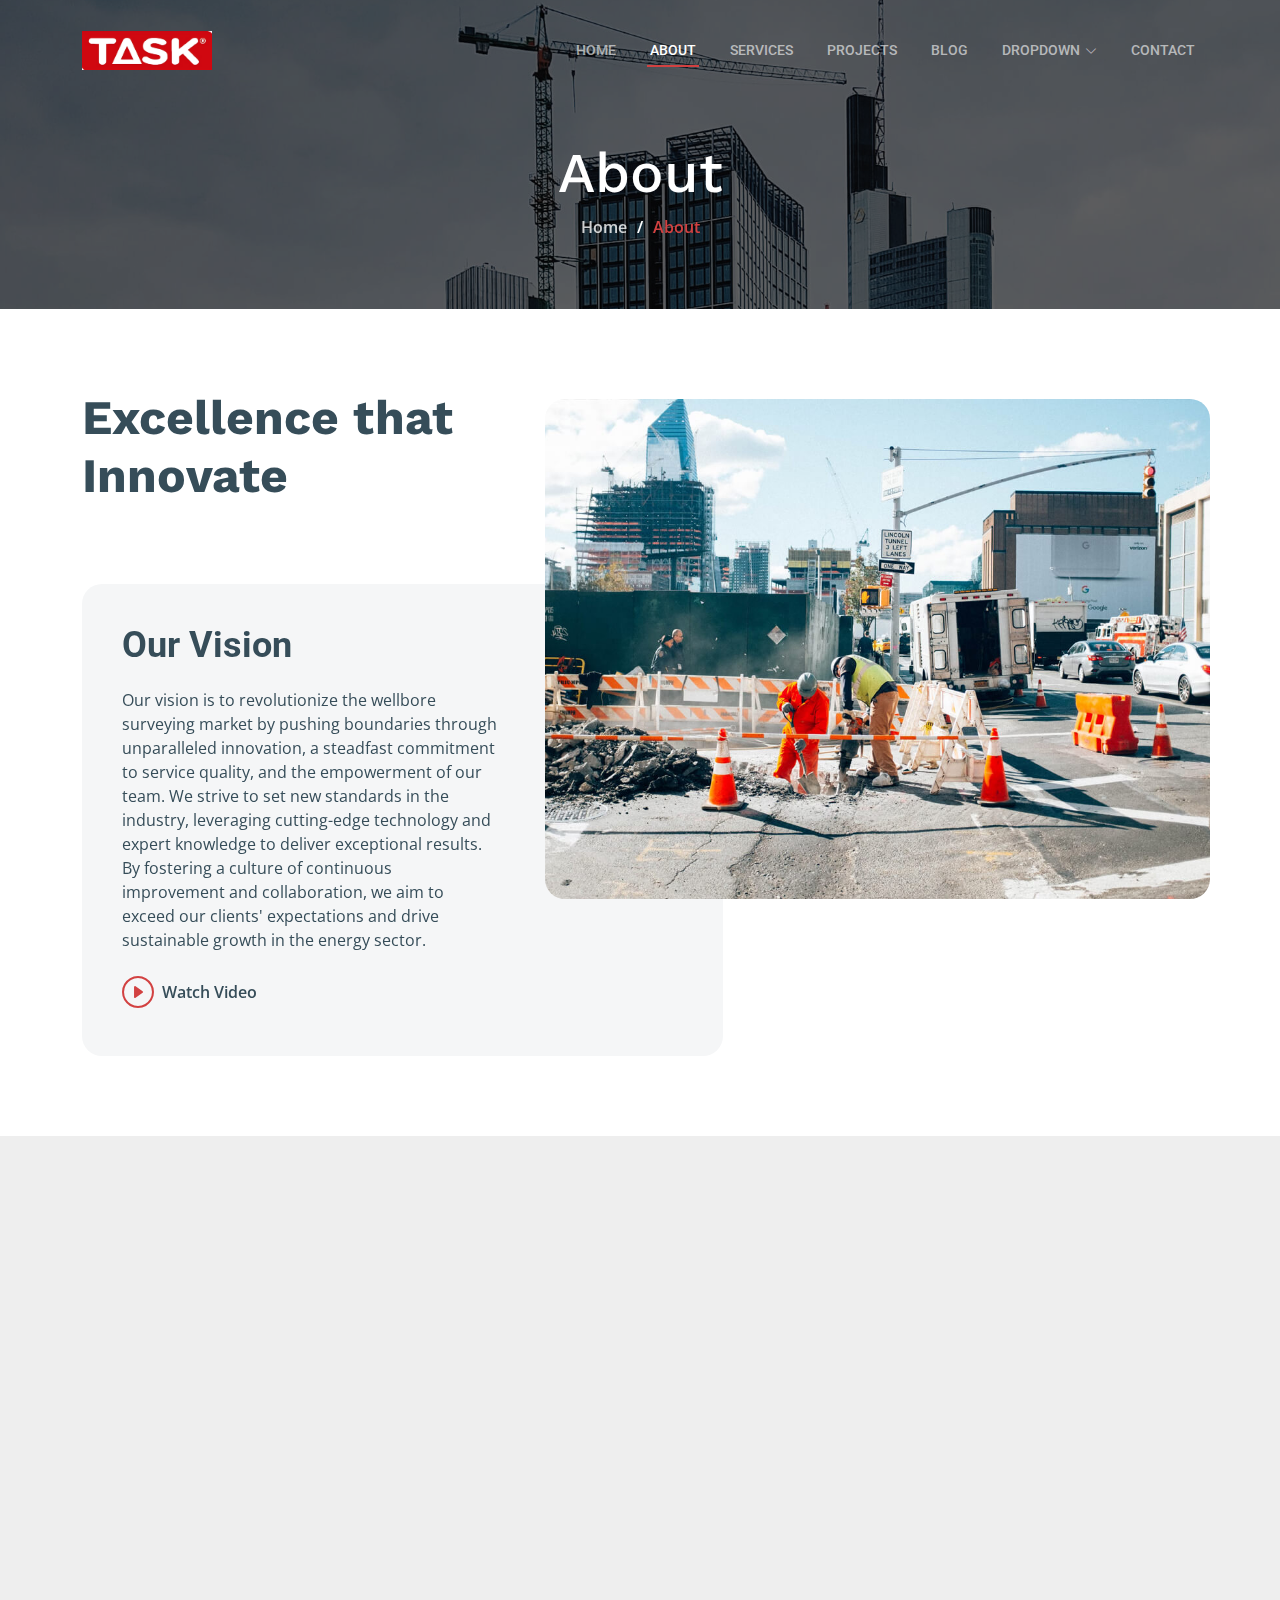
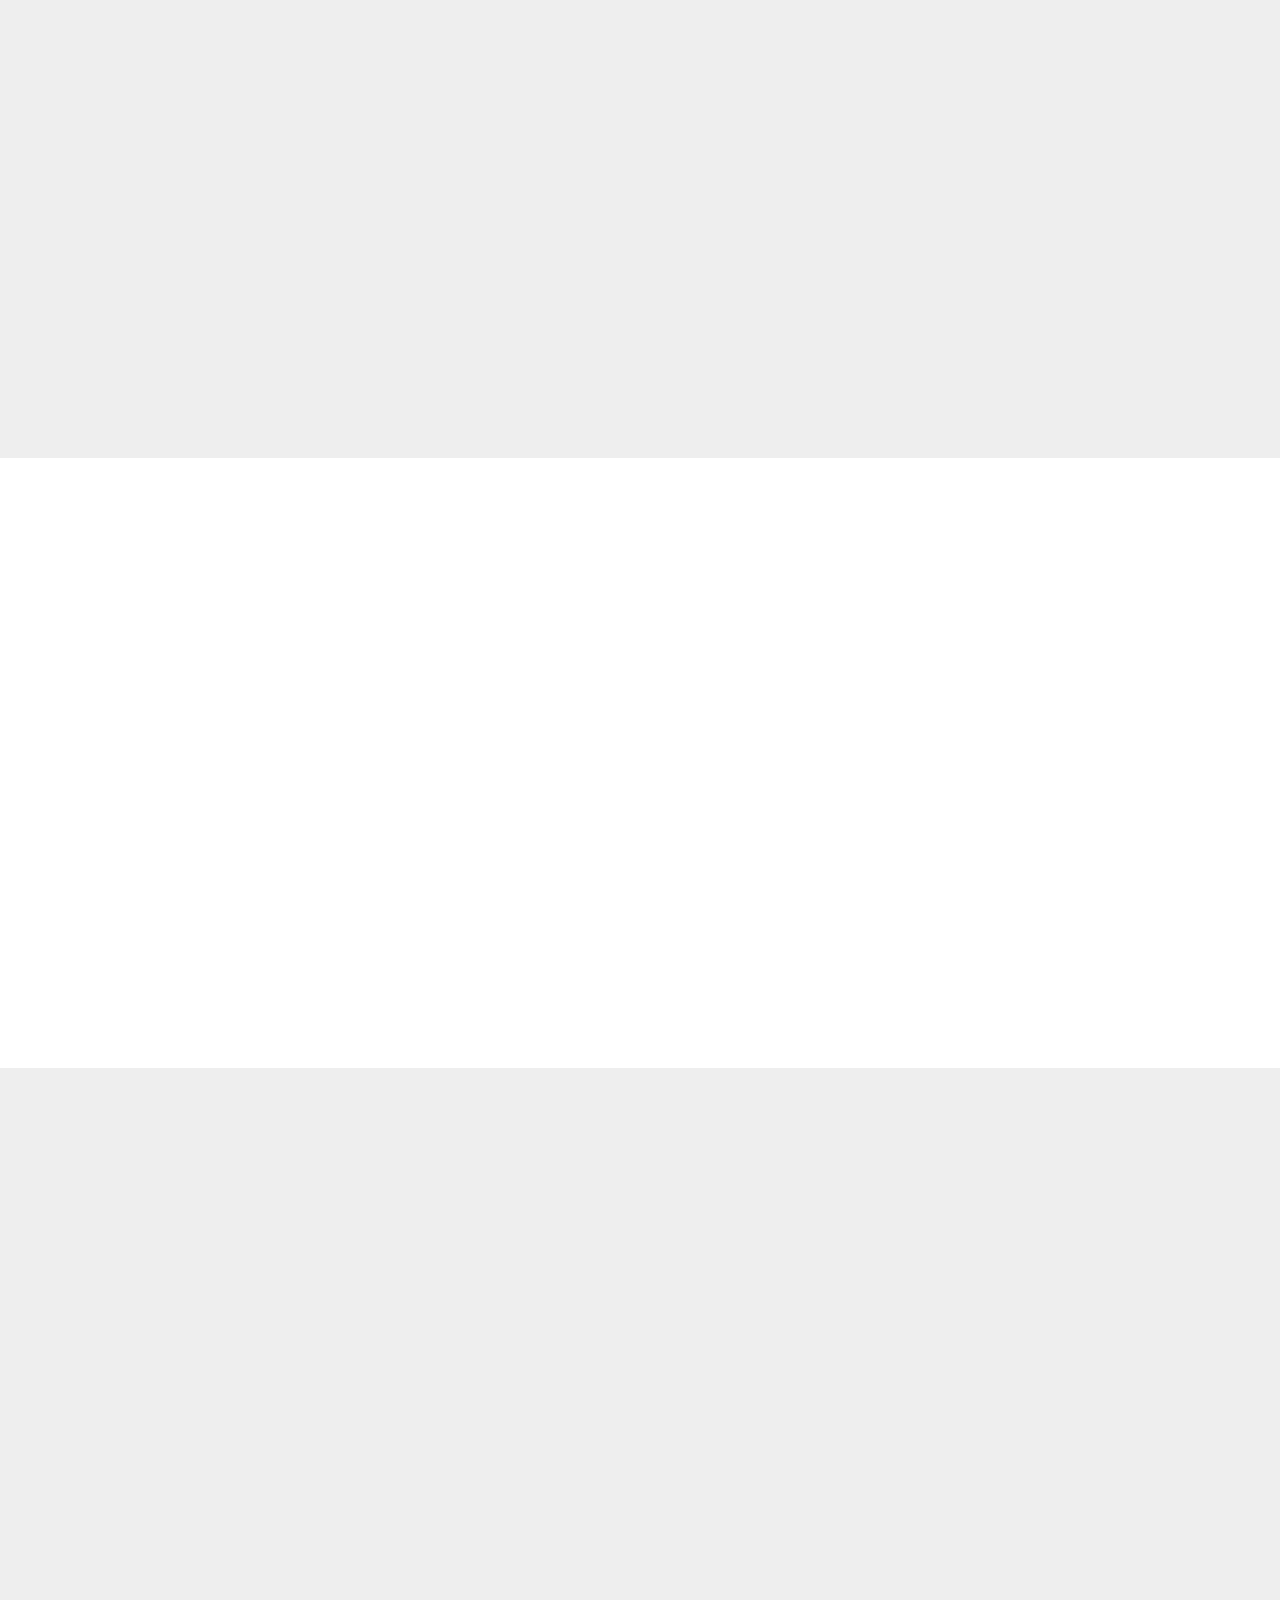
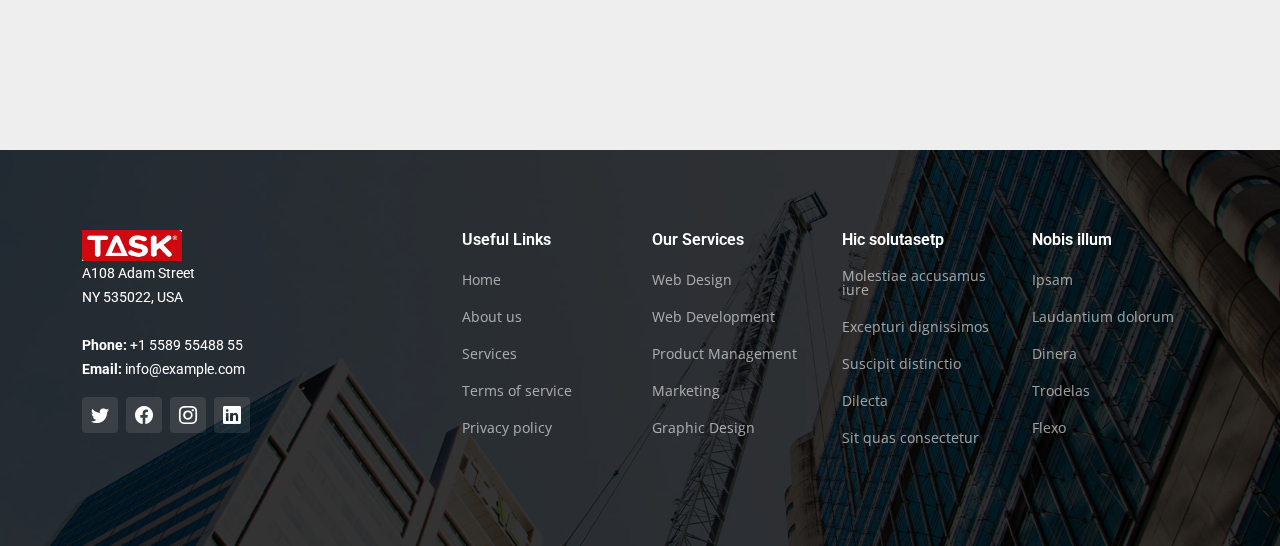
==== commit 80a3a019: "somechanges" ====
--- a/about.html
+++ b/about.html
@@ -435,7 +435,7 @@
                   </p>
                 </div>
               </div>
-            </div><!-- End testimonial item -->
+            </div>
 
             <div class="swiper-slide">
               <div class="testimonial-wrap">
@@ -580,6 +580,7 @@
   <!-- Template Main JS File -->
   <script src="assets/js/main.js"></script>
 
+
 </body>
 
 </html>--- a/assets/css/main.css
+++ b/assets/css/main.css
@@ -31,7 +31,8 @@
 :root {
   --color-default: #364d59;
   --color-primary: #d24141;
-  --color-secondary: #52565e;
+  --color-white: #f6f6f6;
+  --color-grey: #e8e8e8;
 }
 
 /* Smooth scroll behavior */
@@ -706,6 +707,7 @@
 # Constructions Section
 --------------------------------------------------------------*/
 .constructions .card-item {
+  color: var(--color-default) !important;
   border: 1px solid rgba(82, 86, 94, 0.2);
   background: #fff;
   position: relative;
@@ -1706,15 +1708,30 @@
 }
 
 .service-details ul li {
-  padding: 5px 0;
+  padding: 10px 0;
   display: flex;
-  align-items: center;
+  align-items: first baseline;
+  /* line-height: 1.2em; */
 }
 
 .service-details ul i {
   font-size: 20px;
   margin-right: 8px;
   color: var(--color-primary);
+}
+
+.boldline{
+  font-weight: 800;
+  padding-right:15px ;
+}
+
+.subline{
+  /* font-style: italic; */
+  padding-left: 10px;
+}
+
+.h4heading{
+  padding-top: 20px;
 }
 
 /*--------------------------------------------------------------
@@ -2077,6 +2094,12 @@
   opacity: 0.9;
 }
 
+
+
+/* -------------------------------------- */
+
+
+
 /*--------------------------------------------------------------
 # Blog
 --------------------------------------------------------------*/
@@ -2780,4 +2803,20 @@
 }
 .particles-js-canvas-el {
 	position: absolute;
-}+}
+
+/* ============================= Grid EFFECT */
+.gridbackground{
+    background-color: #f2f2f2;
+    background-image:        linear-gradient(0deg, transparent 24%, rgba(0, 0, 0, 0.05) 25%, rgba(0, 0, 0, 0.05) 26%, transparent 27%, transparent 74%, rgba(0, 0, 0, 0.05) 75%, rgba(0, 0, 0, 0.05) 76%, transparent 77%, transparent), linear-gradient(90deg, transparent 24%, rgba(0, 0, 0, 0.05) 25%, rgba(0, 0, 0, 0.05) 26%, transparent 27%, transparent 74%, rgba(0, 0, 0, 0.05) 75%, rgba(0, 0, 0, 0.05) 76%, transparent 77%, transparent);  /* height:100%; */
+  background-size:50px 50px;
+}
+
+.splitbackground{
+    background-color: var(--color-white);
+  background-image: -webkit-linear-gradient(30deg, var(--color-white) 50%, var(--color-grey) 50%);
+  /* background-image: url("/assets/img/grid3dt.png");
+  background-repeat: no-repeat;
+  background-position: center;
+  background-size: cover; */
+}
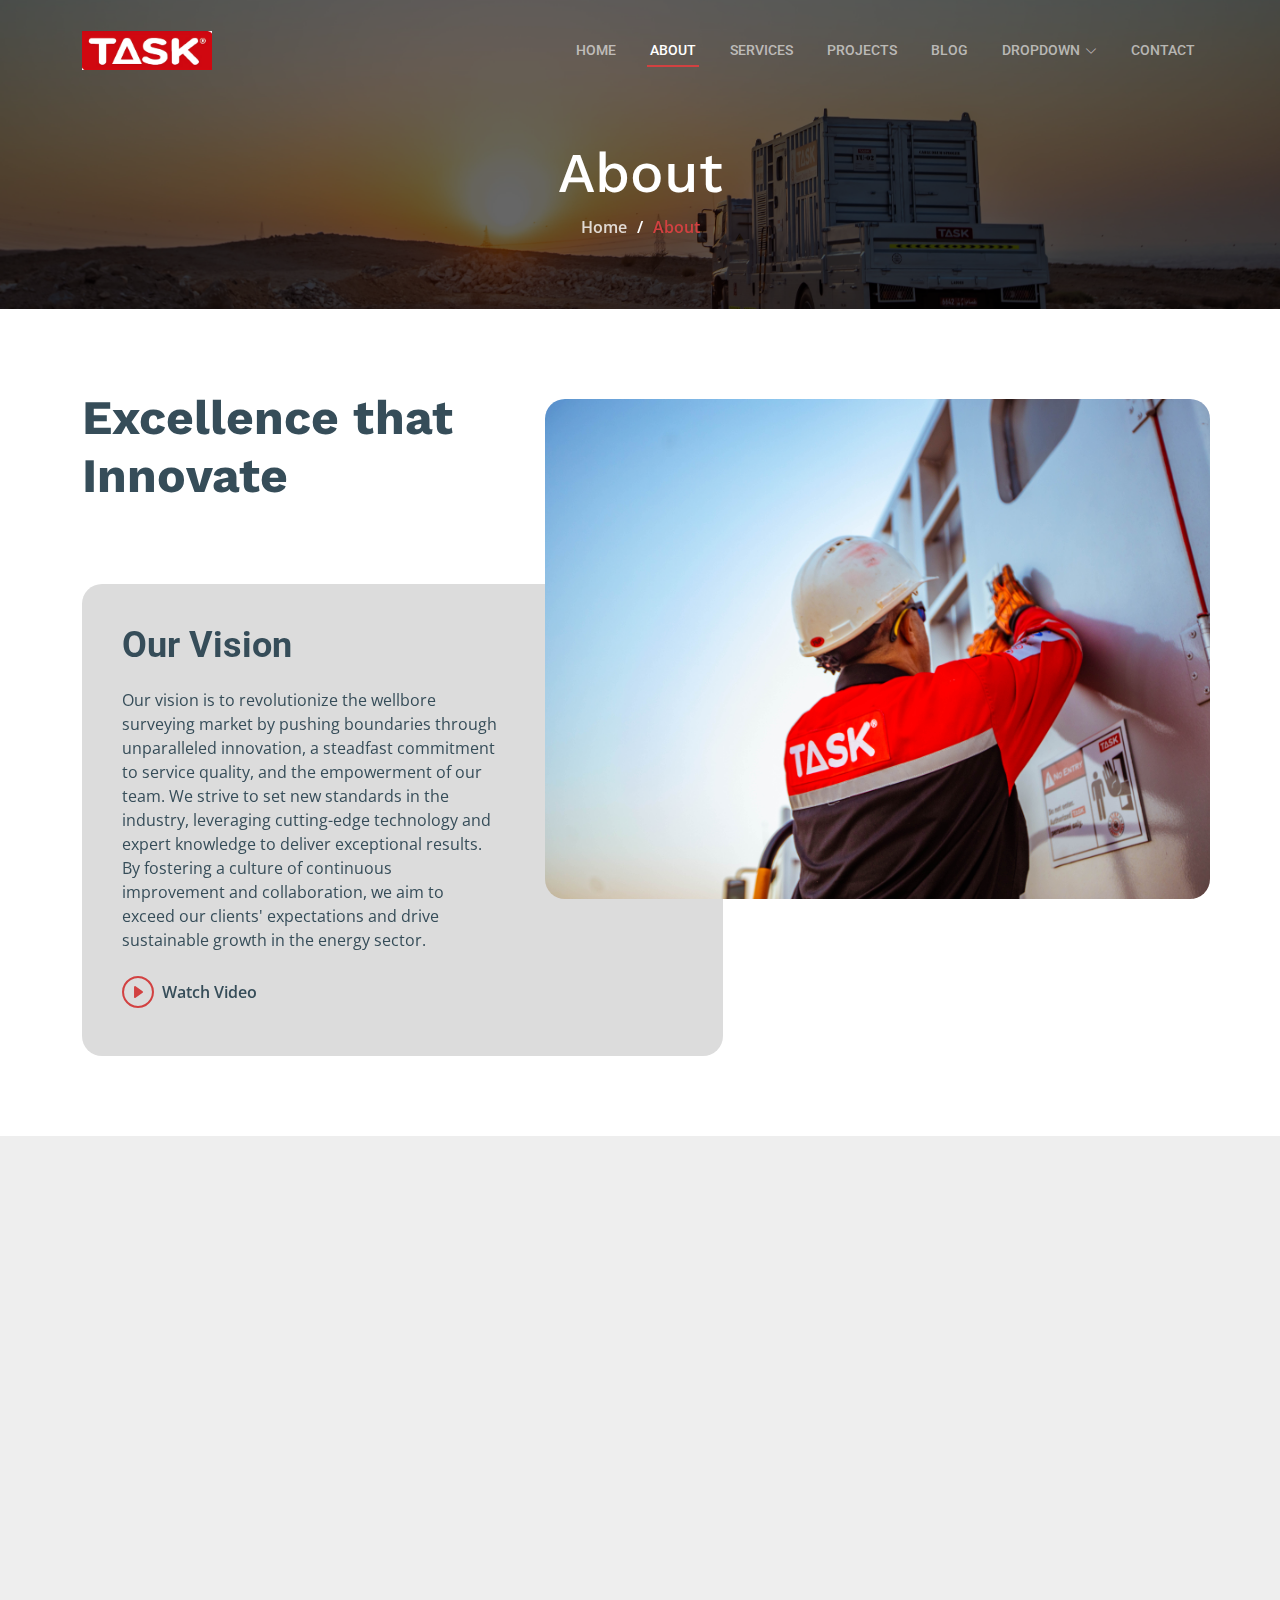
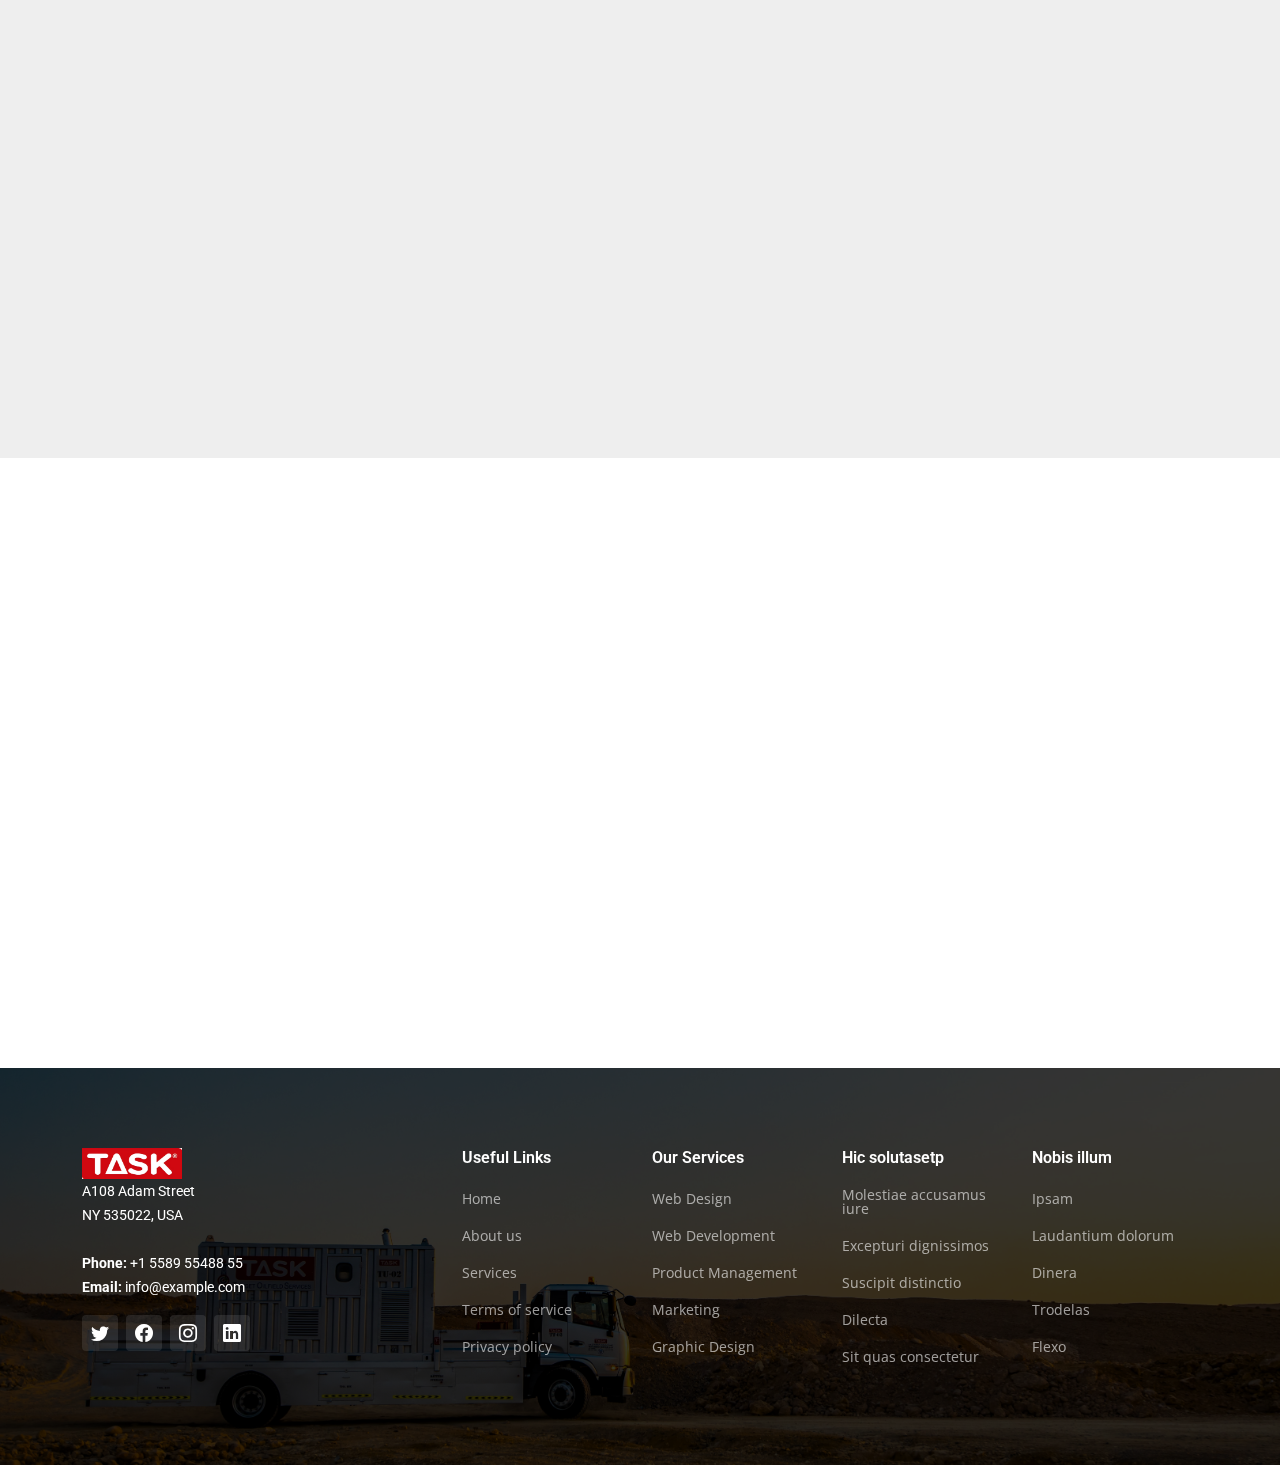
==== commit e8a345e2: "newfix" ====
--- a/about.html
+++ b/about.html
@@ -206,7 +206,7 @@
       <div class="container" data-aos="fade-up">
 
         <div class="row justify-content-around gy-4">
-          <div class="col-lg-6 img-bg" style="background-image: url(assets/img/alt-services.jpg);" data-aos="zoom-in"
+          <div class="col-lg-6 img-bg" style="background-image: url(assets/img/mission.jpg);" data-aos="zoom-in"
             data-aos-delay="100"></div>
 
           <div class="col-lg-5 d-flex flex-column justify-content-center">
@@ -365,7 +365,7 @@
     </section><!-- End Our Team Section -->
 
     <!-- ======= Testimonials Section ======= -->
-    <section id="testimonials" class="testimonials section-bg">
+    <!-- <section id="testimonials" class="testimonials section-bg">
       <div class="container" data-aos="fade-up">
 
         <div class="section-header">
@@ -395,7 +395,9 @@
                   </p>
                 </div>
               </div>
-            </div><!-- End testimonial item -->
+            </div>
+            
+            
 
             <div class="swiper-slide">
               <div class="testimonial-wrap">
@@ -415,7 +417,7 @@
                   </p>
                 </div>
               </div>
-            </div><!-- End testimonial item -->
+            </div>
 
             <div class="swiper-slide">
               <div class="testimonial-wrap">
@@ -455,7 +457,7 @@
                   </p>
                 </div>
               </div>
-            </div><!-- End testimonial item -->
+            </div>
 
             <div class="swiper-slide">
               <div class="testimonial-wrap">
@@ -476,14 +478,14 @@
                   </p>
                 </div>
               </div>
-            </div><!-- End testimonial item -->
+            </div>
 
           </div>
           <div class="swiper-pagination"></div>
         </div>
 
       </div>
-    </section><!-- End Testimonials Section -->
+    </section> -->
 
   </main><!-- End #main -->
 
--- a/assets/css/main.css
+++ b/assets/css/main.css
@@ -30,6 +30,7 @@
 /* Colors */
 :root {
   --color-default: #364d59;
+  --color-secondary:#364d59;
   --color-primary: #d24141;
   --color-white: #f6f6f6;
   --color-grey: #e8e8e8;
@@ -195,7 +196,8 @@
 
 .scroll-top i {
   font-size: 24px;
-  color: var(--color-secondary);
+  color: #fff;
+  /* color: var(--color-secondary) !important; */
   line-height: 0;
 }
 
@@ -1270,7 +1272,7 @@
 
 .about .our-story {
   padding: 40px;
-  background-color: #f5f6f7;
+  background-color: #dcdcdc;
   border-radius: 20px;
 }
 
@@ -1656,11 +1658,25 @@
 /*--------------------------------------------------------------
 # Service Details Section
 --------------------------------------------------------------*/
+.service-details{
+  padding-top: 40px !important;
+}
+.service-details .toolimage{
+  /* width: ; */
+  position: relative;
+  width: 100%;
+  margin-top: 80px !important;
+  margin-bottom: 80px !important;
+  /* margin-top: 80px;
+  margin-bottom: 80px; */
+  
+}
 .service-details .services-list {
   padding: 10px 30px;
   border: 1px solid #d5d7da;
   margin-bottom: 20px;
   border-radius: 20px;
+
 }
 
 .service-details .services-list a {
@@ -1738,8 +1754,13 @@
 # Contact Section
 --------------------------------------------------------------*/
 .contact .info-item {
-  box-shadow: 0 0 25px rgba(0, 0, 0, 0.08);
+  box-shadow: rgba(149, 157, 165, 0.245) 0px 8px 24px;
   padding: 20px 0 30px 0;
+  border-radius: 25px;
+}
+.contact .formitem{
+  border-radius: 25px;
+   /* box-shadow: rgba(149, 157, 165, 0.245) 0px 8px 24px; */
 }
 
 .contact .info-item i {
@@ -1772,8 +1793,13 @@
 .contact .php-email-form {
   width: 100%;
   background: #fff;
-  box-shadow: 0 0 25px rgba(0, 0, 0, 0.08);
+  box-shadow: rgba(149, 157, 165, 0.245) 0px 8px 24px;
   padding: 30px;
+  border-radius: 25px;
+}
+.contact .info-item:hover,.contact .php-email-form:hover{
+box-shadow: rgba(149, 157, 165, 0.489) 0px 8px 24px;
+/* background-color: #515151; */
 }
 
 .contact .php-email-form .form-group {
@@ -1841,7 +1867,9 @@
 .contact .php-email-form textarea {
   padding: 10px 12px;
 }
-
+.contact iframe{
+  border-radius: 25px;
+}
 .contact .php-email-form button[type=submit] {
   background: var(--color-primary);
   border: 0;
@@ -1975,7 +2003,7 @@
 
 .hero .carousel-item::before {
   content: "";
-  background-color: rgba(0, 0, 0, 0.7);
+  background-color: rgba(0, 0, 0, 0.833);
   position: absolute;
   inset: 0;
 }
@@ -2678,7 +2706,7 @@
 --------------------------------------------------------------*/
 .footer {
   color: #fff;
-  background: url("../img/footer-bg.jpg") top center no-repeat;
+  background: url("../img/footer-bg.jpg") center center no-repeat;
   background-size: cover;
   font-size: 14px;
   padding: 80px 0 60px 0;
@@ -2687,7 +2715,7 @@
 
 .footer:before {
   content: "";
-  background: rgba(0, 0, 0, 0.8);
+  background: rgba(0, 0, 0, 0.789);
   position: absolute;
   inset: 0;
 }
@@ -2813,10 +2841,41 @@
 }
 
 .splitbackground{
-    background-color: var(--color-white);
+  background-color: var(--color-white);
   background-image: -webkit-linear-gradient(30deg, var(--color-white) 50%, var(--color-grey) 50%);
   /* background-image: url("/assets/img/grid3dt.png");
   background-repeat: no-repeat;
   background-position: center;
   background-size: cover; */
 }
+
+.card-item-test {
+    position: relative;
+    min-height: 300px;
+    background-image: url("/assets/img/constructions-4.jpg");
+    color: var(--color-white);
+    padding: 10px;
+    border-radius: 20px;
+    overflow: hidden; /* Ensure the overlay and content don't overflow the card */
+}
+
+.card-item-test h1 {
+    position: absolute;
+    bottom: 10px; /* Add some spacing from the bottom */
+    left: 10px; /* Add some spacing from the left */
+    z-index: 2; /* Ensure the title appears above the overlay */
+}
+
+.card-overlay-test {
+    position: relative;
+    top: 0;
+    left: 0;
+    right: 0;
+    bottom: 0;
+    background-color: rgba(0, 0, 0, 0.5); /* Semi-transparent black overlay */
+    z-index: 1; /* Ensure the overlay appears above the background but below the title */
+}
+
+.column-class{
+  /* display: flex; */
+}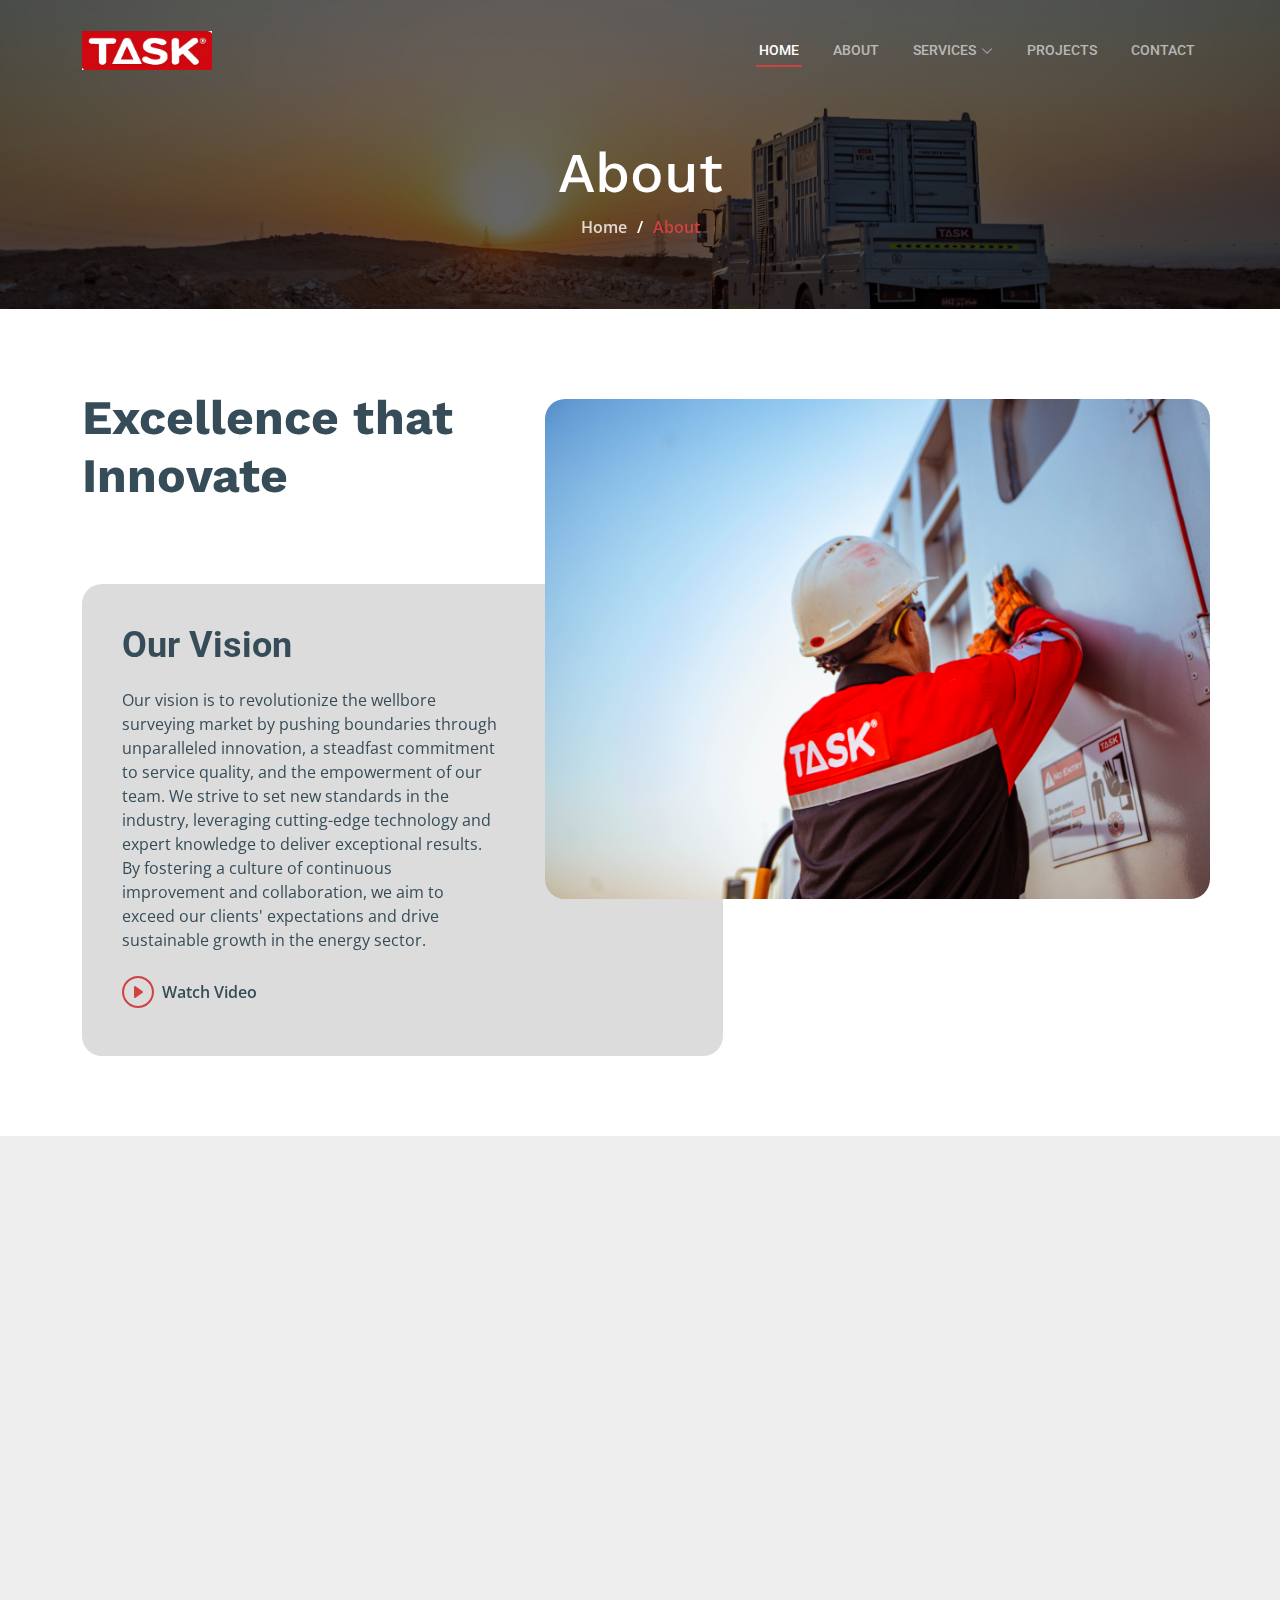
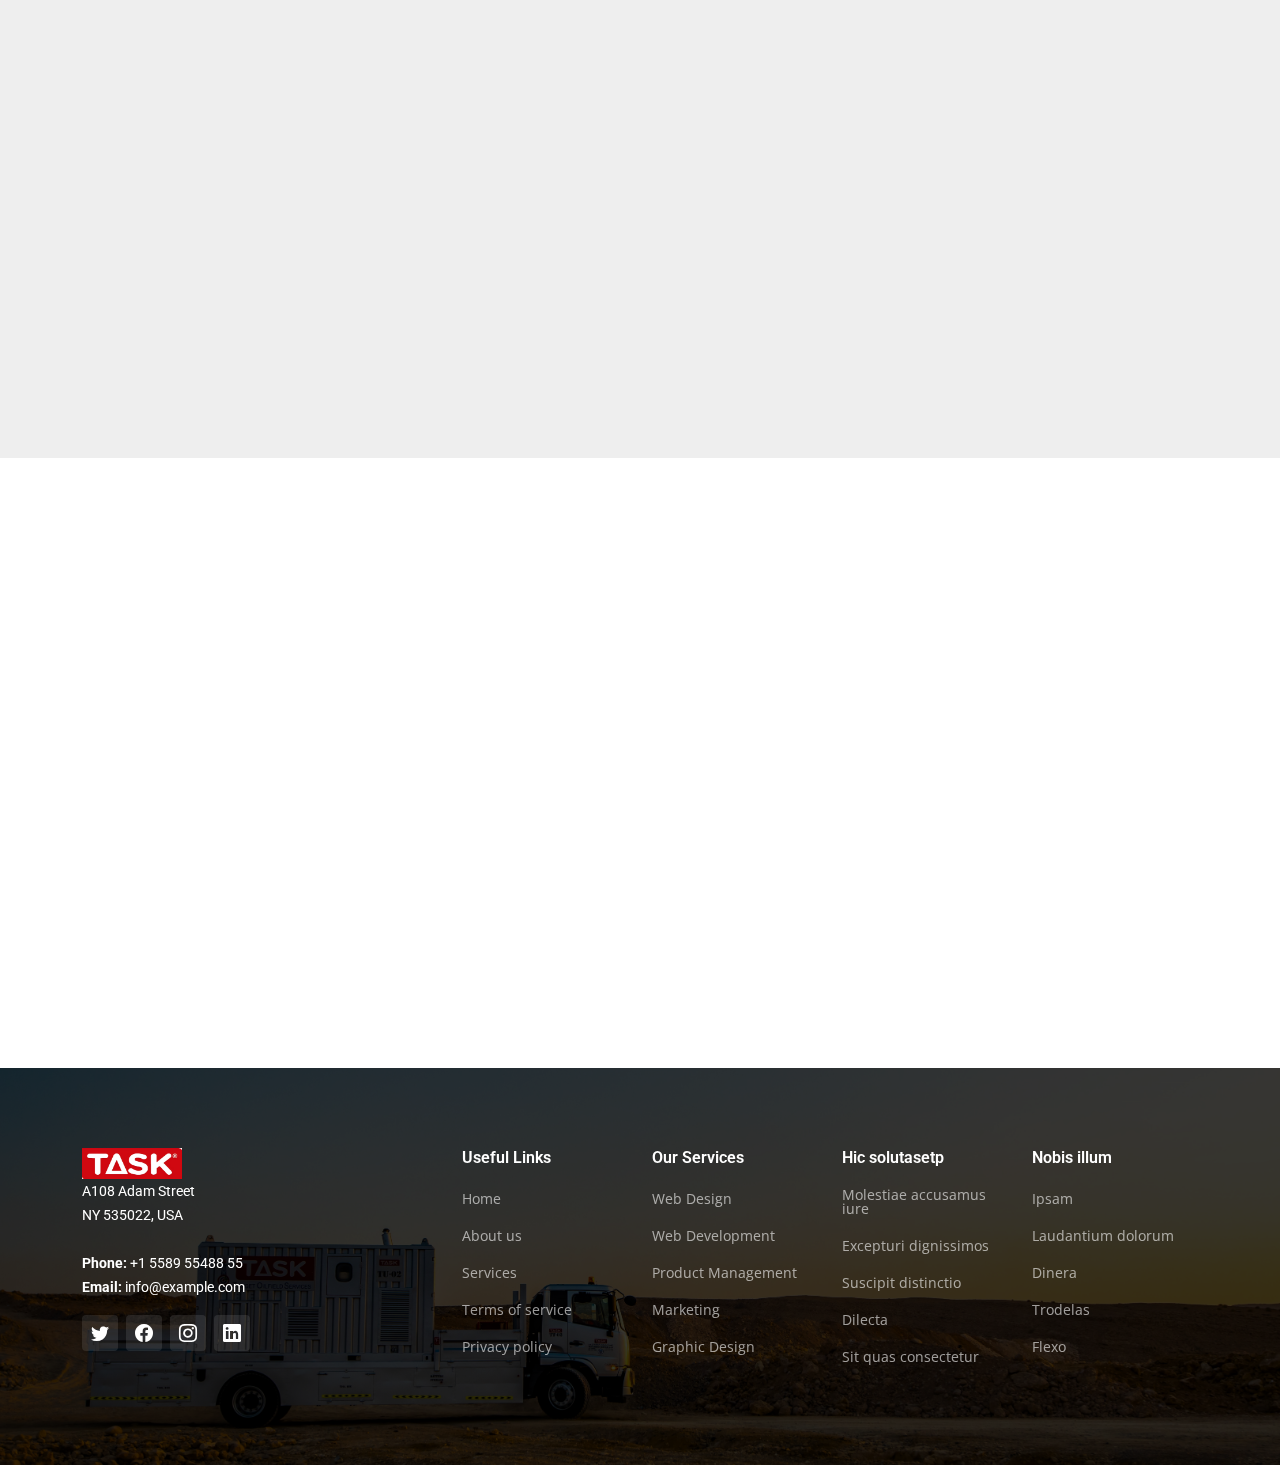
==== commit f1941b38: "new card for service" ====
--- a/about.html
+++ b/about.html
@@ -44,45 +44,33 @@
   <!-- ======= Header ======= -->
   <header id="header" class="header d-flex align-items-center">
     <div class="container-fluid container-xl d-flex align-items-center justify-content-between">
-
-        <a href="index.html" class="logo d-flex align-items-center">
-          <!-- Uncomment the line below if you also wish to use an image logo -->
-          <img src="assets/img/logo.png" alt="logo.png">
-          <!-- <h1>UpConstruction<span>.</span></h1> -->
-        </a>
-
+  
+      <a href="index.html" class="logo d-flex align-items-center">
+        <!-- Uncomment the line below if you also wish to use an image logo -->
+        <img src="assets/img/logo.png" alt="logo.png">
+        <!-- <h1>UpConstruction<span>.</span></h1> -->
+      </a>
+  
       <i class="mobile-nav-toggle mobile-nav-show bi bi-list"></i>
       <i class="mobile-nav-toggle mobile-nav-hide d-none bi bi-x"></i>
       <nav id="navbar" class="navbar">
         <ul>
-          <li><a href="index.html">Home</a></li>
-          <li><a href="about.html" class="active">About</a></li>
-          <li><a href="services.html">Services</a></li>
-          <li><a href="projects.html">Projects</a></li>
-          <li><a href="blog.html">Blog</a></li>
-          <li class="dropdown"><a href="#"><span>Dropdown</span> <i
+          <li><a href="index.html" class="active">Home</a></li>
+          <li><a href="about.html">About</a></li>
+          <li class="dropdown"><a href="services.html"><span>Services</span> <i
                 class="bi bi-chevron-down dropdown-indicator"></i></a>
             <ul>
-              <li><a href="#">Dropdown 1</a></li>
-              <li class="dropdown"><a href="#"><span>Deep Dropdown</span> <i
-                    class="bi bi-chevron-down dropdown-indicator"></i></a>
-                <ul>
-                  <li><a href="#">Deep Dropdown 1</a></li>
-                  <li><a href="#">Deep Dropdown 2</a></li>
-                  <li><a href="#">Deep Dropdown 3</a></li>
-                  <li><a href="#">Deep Dropdown 4</a></li>
-                  <li><a href="#">Deep Dropdown 5</a></li>
-                </ul>
-              </li>
-              <li><a href="#">Dropdown 2</a></li>
-              <li><a href="#">Dropdown 3</a></li>
-              <li><a href="#">Dropdown 4</a></li>
+              <li><a href="services/WirelineGyroSurveys.html">Wireline Gyro Surveys</a></li>
+              <li><a href="services/DropDownGyroSurveys.html">Drop Down Gyro Survey</a></li>
+              <li><a href="services/PumpDownGyroSurveys.html">Pump Down Gyro Surveys</a></li>
+              <li><a href="services/OrientationGyroSurvey.html">Orientation Gyro Survey</a></li>
             </ul>
           </li>
+          <li><a href="projects.html">Projects</a></li>
           <li><a href="contact.html">Contact</a></li>
         </ul>
       </nav><!-- .navbar -->
-
+  
     </div>
   </header><!-- End Header -->
 
--- a/assets/css/main.css
+++ b/assets/css/main.css
@@ -34,6 +34,7 @@
   --color-primary: #d24141;
   --color-white: #f6f6f6;
   --color-grey: #e8e8e8;
+  
 }
 
 /* Smooth scroll behavior */
@@ -1753,10 +1754,12 @@
 /*--------------------------------------------------------------
 # Contact Section
 --------------------------------------------------------------*/
+
 .contact .info-item {
   box-shadow: rgba(149, 157, 165, 0.245) 0px 8px 24px;
   padding: 20px 0 30px 0;
   border-radius: 25px;
+  background-color: white !important;
 }
 .contact .formitem{
   border-radius: 25px;
@@ -2003,7 +2006,7 @@
 
 .hero .carousel-item::before {
   content: "";
-  background-color: rgba(0, 0, 0, 0.833);
+  background-color: rgba(0, 0, 0, 0.708);
   position: absolute;
   inset: 0;
 }
@@ -2014,6 +2017,13 @@
   z-index: 2;
 }
 
+.hero .info .container{
+margin-top: 100px !important;
+}
+
+
+
+
 @media (max-width: 768px) {
   .hero .info {
     padding: 0 50px;
@@ -2022,18 +2032,19 @@
 
 .hero .info h2 {
   color: #fff;
-  margin-bottom: 30px;
-  padding-bottom: 30px;
+  margin-bottom: 10px;
+  padding-bottom: 10px;
   font-size: 56px;
   font-weight: 700;
   position: relative;
 }
 
+
 .hero .info h2:after {
-  content: "";
+  /* content: ""; */
   position: absolute;
   display: block;
-  width: 80px;
+  width:500px;
   height: 4px;
   background: var(--color-primary);
   left: 0;
@@ -2878,4 +2889,91 @@
 
 .column-class{
   /* display: flex; */
+}
+.shadoweffect{
+    /* box-shadow: 0 4px 16px rgba(0, 0, 0, 0.1); */
+    box-shadow: inset 0px 2px -2px 2px rgba(32, 32, 32, 0.7), inset 0px -2px -2px 2px rgba(32, 32, 32, 0.7); 
+
+}
+
+
+/*** Donation Start ***/
+.donation .donation-item {
+  border-radius: 20px;
+    position: relative;
+    overflow: hidden;
+    z-index: 1;
+}
+
+.donation .donation-item::after {
+    width: 100%;
+    position: absolute;
+    content: "";
+    top: 0;
+    left: 0;
+    display: flex;
+    background: rgba(0, 0, 0, 0.36);
+    z-index: 2;
+}
+
+
+.donation .donation-item {
+    position: relative; /* Ensure the container has a relative position */
+    overflow: hidden; /* Prevent content from spilling out */
+}
+
+.donation .donation-item .donation-content {
+    position: absolute;
+    width: 100%; 
+    background: rgba(0, 0, 0, 0.615);
+    padding: 20px; 
+    justify-content: end; 
+    bottom: -60px; 
+    left: 0;
+    transition: all 0.5s ease; /* Apply transition to all properties */
+    z-index: 3;
+}
+
+.donation .donation-item:hover .donation-content {
+    bottom: 0px; 
+    height: 100%; 
+    background: rgba(0, 0, 0, 0.673);
+    transition: all 0.5s ease; /* Apply transition to all properties */
+}
+
+.donation .donation-item .donation-btn, 
+.donation .donation-item .para {
+    visibility: hidden;
+    opacity: 0;
+    height: 20px; /* Start with 0 height */
+    transition: opacity 0.5s ease, height 0.5s ease; /* Smooth transition for height and opacity */
+}
+
+.donation .donation-item:hover .donation-btn, 
+.donation .donation-item:hover .para {
+    visibility: visible;
+    opacity: 1;
+    height: auto; /* Expand smoothly */
+    transition: opacity 0.5s ease, height 0.5s ease; /* Smooth transition for height and opacity */
+}
+
+.donation .donation-item .donation-btn a{
+  background-color: var(--color-primary);
+  border-radius: 20px;
+
+
+}
+.donation-item .donation-content h5{
+  color: #ff4040  !important;
+  /* color: var(--color-primary); */
+    font-weight: bolder !important;
+}
+
+.contentcard{
+  height: 350px;
+  background-color: #059652;
+}
+.imagecard{
+  height: 350px;
+  background-color:#d24141 ;
 }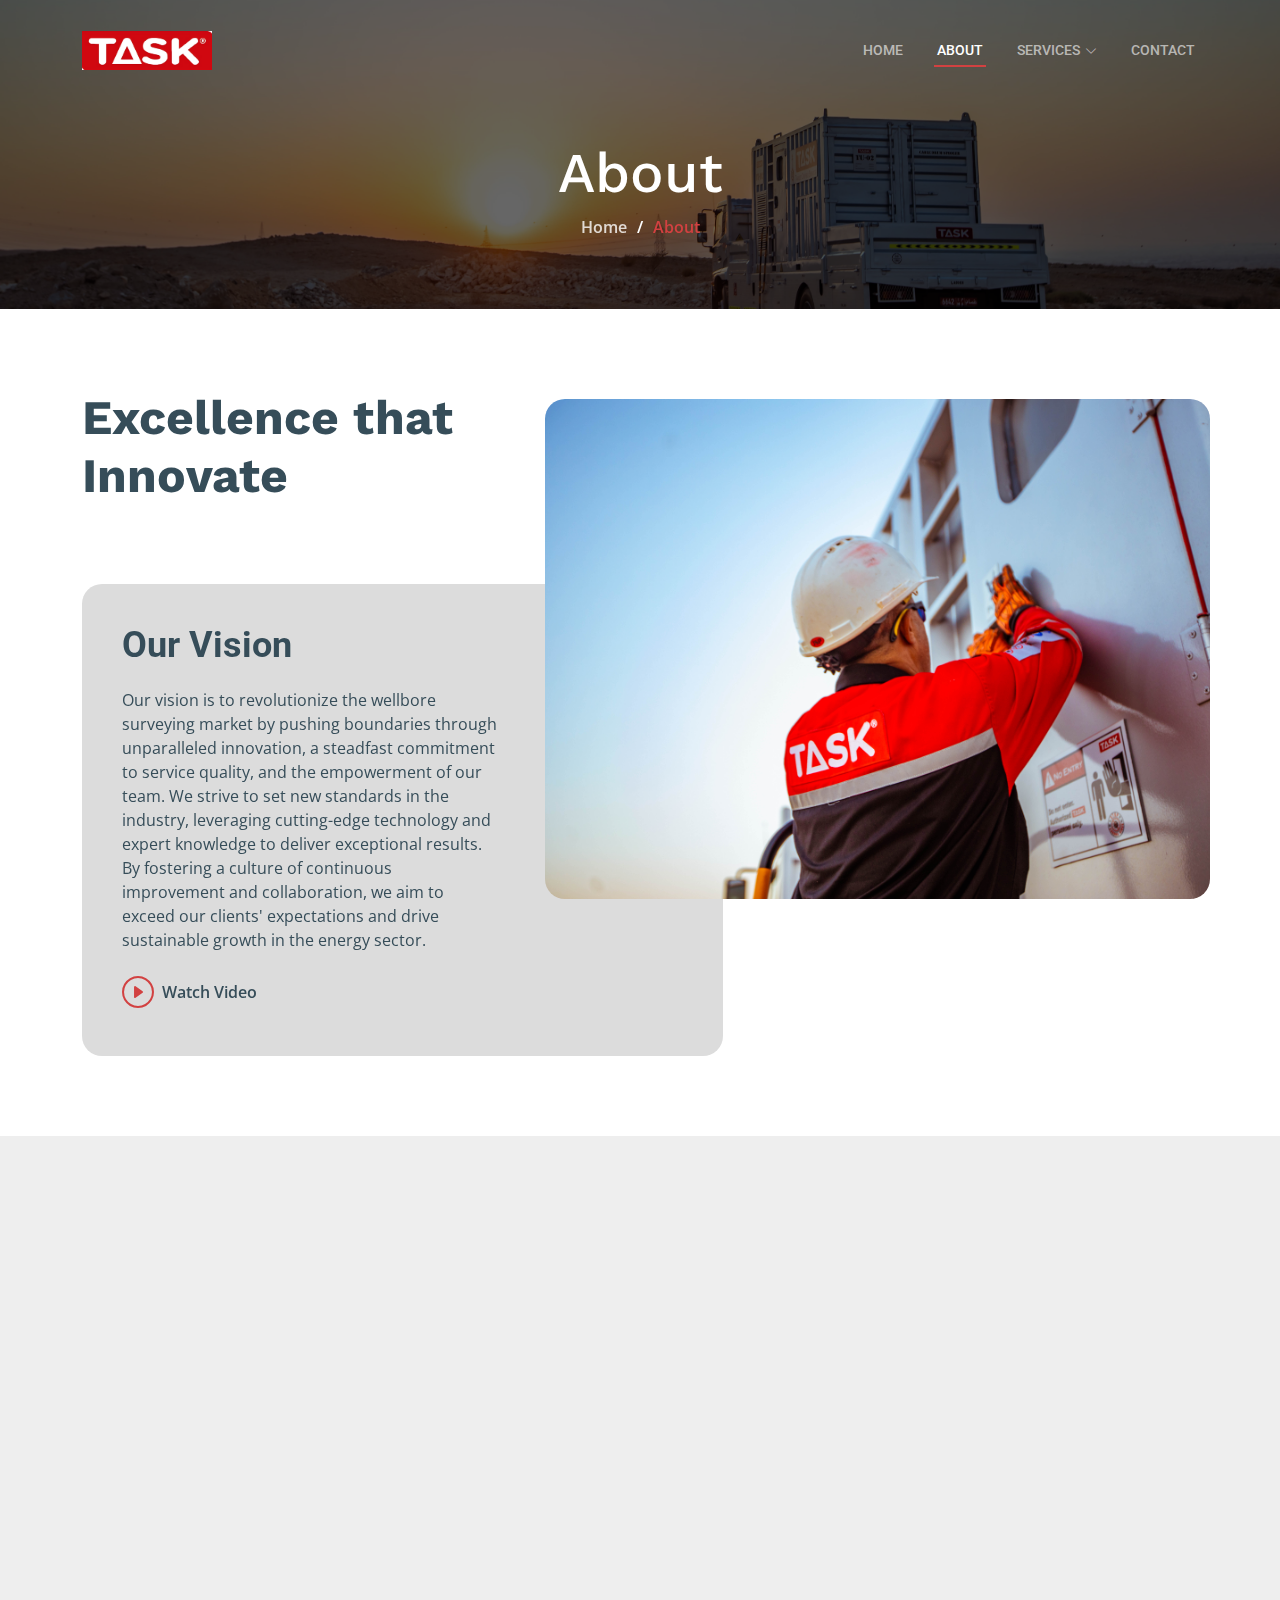
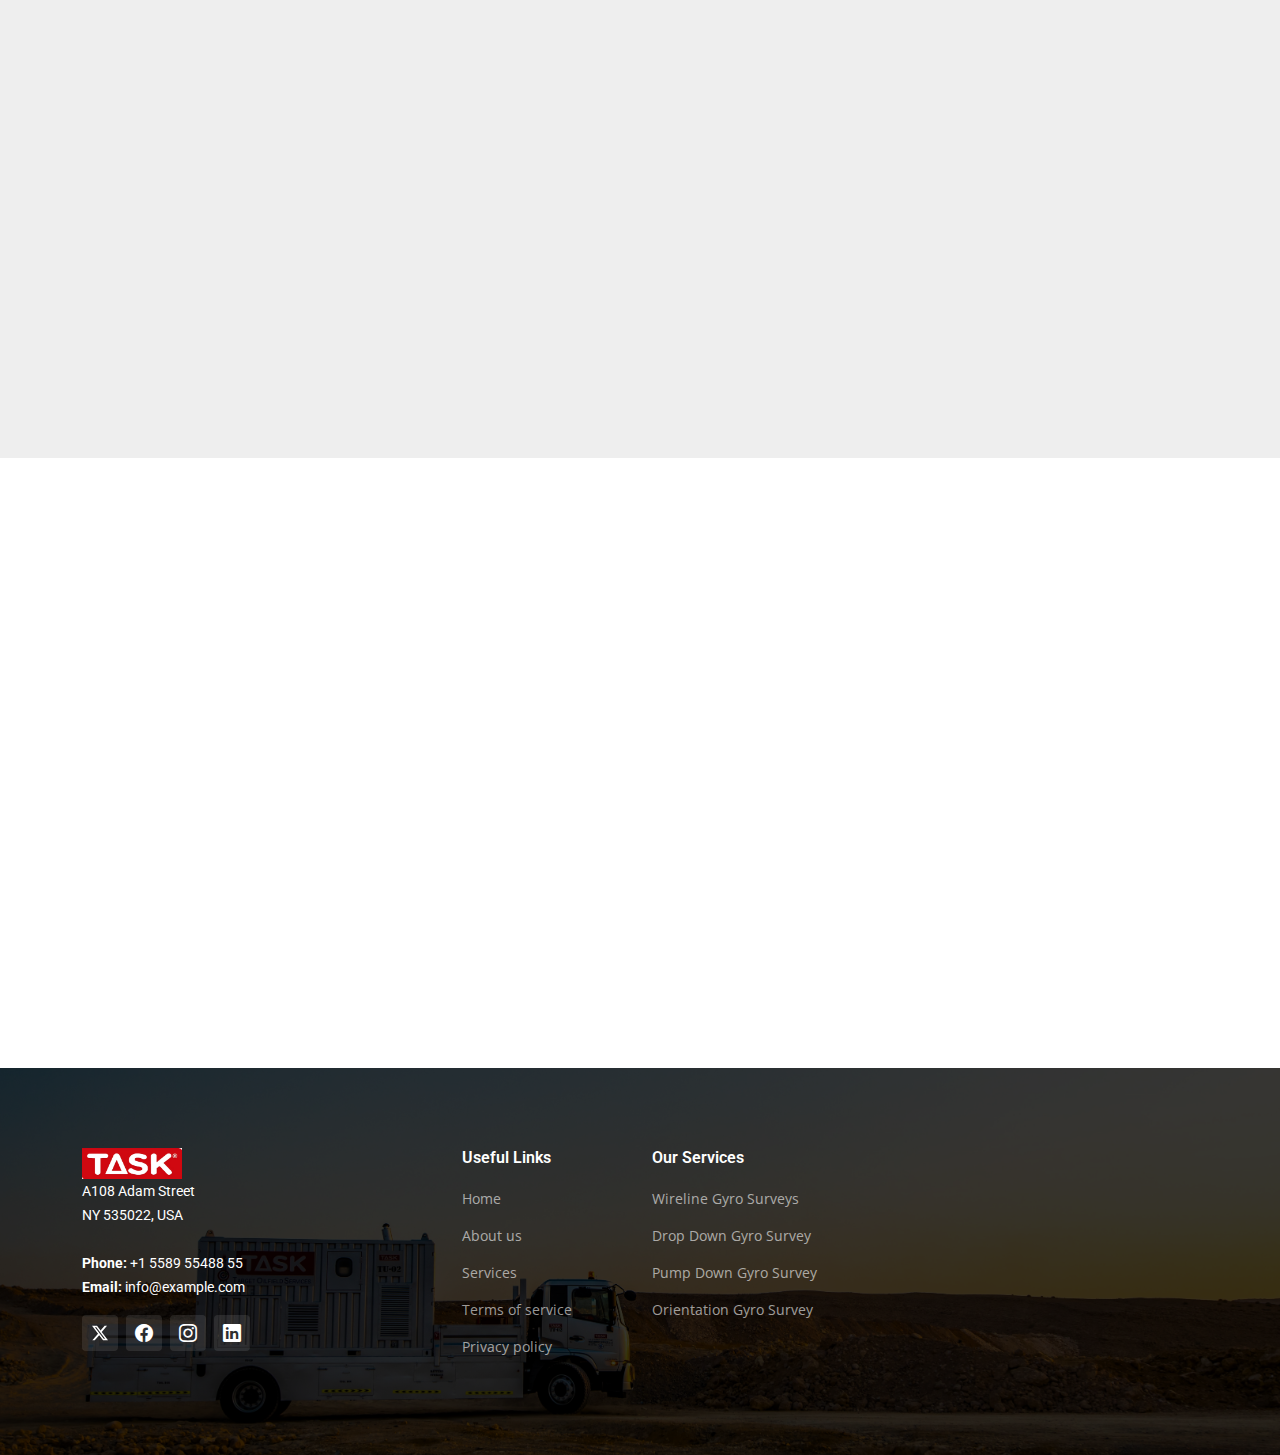
==== commit 0c701ec5: "fix" ====
--- a/about.html
+++ b/about.html
@@ -55,8 +55,8 @@
       <i class="mobile-nav-toggle mobile-nav-hide d-none bi bi-x"></i>
       <nav id="navbar" class="navbar">
         <ul>
-          <li><a href="index.html" class="active">Home</a></li>
-          <li><a href="about.html">About</a></li>
+          <li><a href="index.html" >Home</a></li>
+          <li><a href="about.html" class="active">About</a></li>
           <li class="dropdown"><a href="services.html"><span>Services</span> <i
                 class="bi bi-chevron-down dropdown-indicator"></i></a>
             <ul>
@@ -66,7 +66,6 @@
               <li><a href="services/OrientationGyroSurvey.html">Orientation Gyro Survey</a></li>
             </ul>
           </li>
-          <li><a href="projects.html">Projects</a></li>
           <li><a href="contact.html">Contact</a></li>
         </ul>
       </nav><!-- .navbar -->
@@ -486,7 +485,7 @@
   
           <div class="col-lg-4 col-md-6">
             <div class="footer-info">
-              <img src="assets/img/logo.png" class="footer-logo" alt="">
+              <img src="./assets/img/logo.png" class="footer-logo" alt="">
               <p>
                 A108 Adam Street <br>
                 NY 535022, USA<br><br>
@@ -494,7 +493,12 @@
                 <strong>Email:</strong> info@example.com<br>
               </p>
               <div class="social-links d-flex mt-3">
-                <a href="#" class="d-flex align-items-center justify-content-center"><i class="bi bi-twitter"></i></a>
+                <a href="#" class="d-flex align-items-center justify-content-center"><svg
+                    xmlns="http://www.w3.org/2000/svg" width="16" height="16" fill="currentColor" class="bi bi-twitter-x"
+                    viewBox="0 0 16 16">
+                    <path
+                      d="M12.6.75h2.454l-5.36 6.142L16 15.25h-4.937l-3.867-5.07-4.425 5.07H.316l5.733-6.57L0 .75h5.063l3.495 4.633L12.601.75Zm-.86 13.028h1.36L4.323 2.145H2.865z" />
+                  </svg></a>
                 <a href="#" class="d-flex align-items-center justify-content-center"><i class="bi bi-facebook"></i></a>
                 <a href="#" class="d-flex align-items-center justify-content-center"><i class="bi bi-instagram"></i></a>
                 <a href="#" class="d-flex align-items-center justify-content-center"><i class="bi bi-linkedin"></i></a>
@@ -516,36 +520,13 @@
           <div class="col-lg-2 col-md-3 footer-links">
             <h4>Our Services</h4>
             <ul>
-              <li><a href="#">Web Design</a></li>
-              <li><a href="#">Web Development</a></li>
-              <li><a href="#">Product Management</a></li>
-              <li><a href="#">Marketing</a></li>
-              <li><a href="#">Graphic Design</a></li>
+              <li><a href="#">Wireline Gyro Surveys</a></li>
+              <li><a href="#">Drop Down Gyro Survey</a></li>
+              <li><a href="#">Pump Down Gyro Survey</a></li>
+              <li><a href="#">Orientation Gyro Survey</a></li>
+              <!-- <li><a href="#">Graphic Design</a></li> -->
             </ul>
           </div><!-- End footer links column-->
-  
-          <div class="col-lg-2 col-md-3 footer-links">
-            <h4>Hic solutasetp</h4>
-            <ul>
-              <li><a href="#">Molestiae accusamus iure</a></li>
-              <li><a href="#">Excepturi dignissimos</a></li>
-              <li><a href="#">Suscipit distinctio</a></li>
-              <li><a href="#">Dilecta</a></li>
-              <li><a href="#">Sit quas consectetur</a></li>
-            </ul>
-          </div><!-- End footer links column-->
-  
-          <div class="col-lg-2 col-md-3 footer-links">
-            <h4>Nobis illum</h4>
-            <ul>
-              <li><a href="#">Ipsam</a></li>
-              <li><a href="#">Laudantium dolorum</a></li>
-              <li><a href="#">Dinera</a></li>
-              <li><a href="#">Trodelas</a></li>
-              <li><a href="#">Flexo</a></li>
-            </ul>
-          </div><!-- End footer links column-->
-  
         </div>
       </div>
     </div>
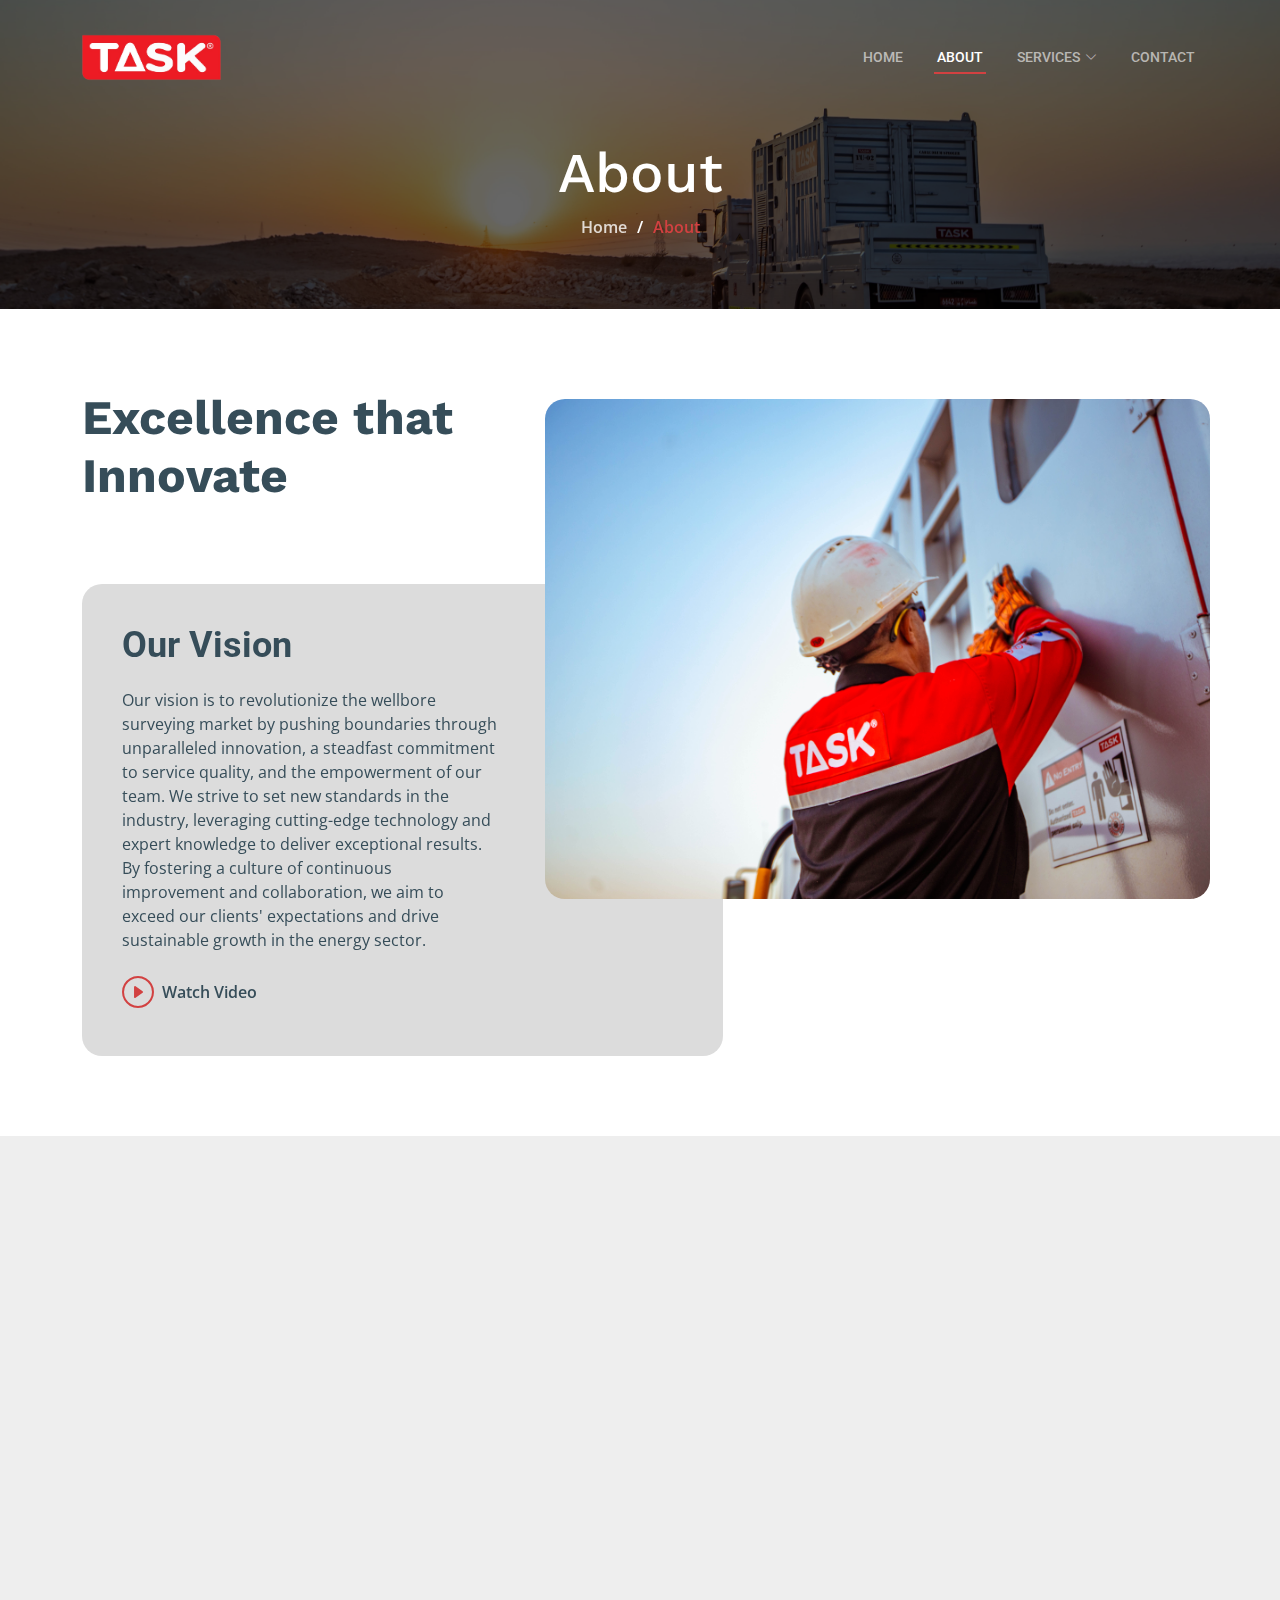
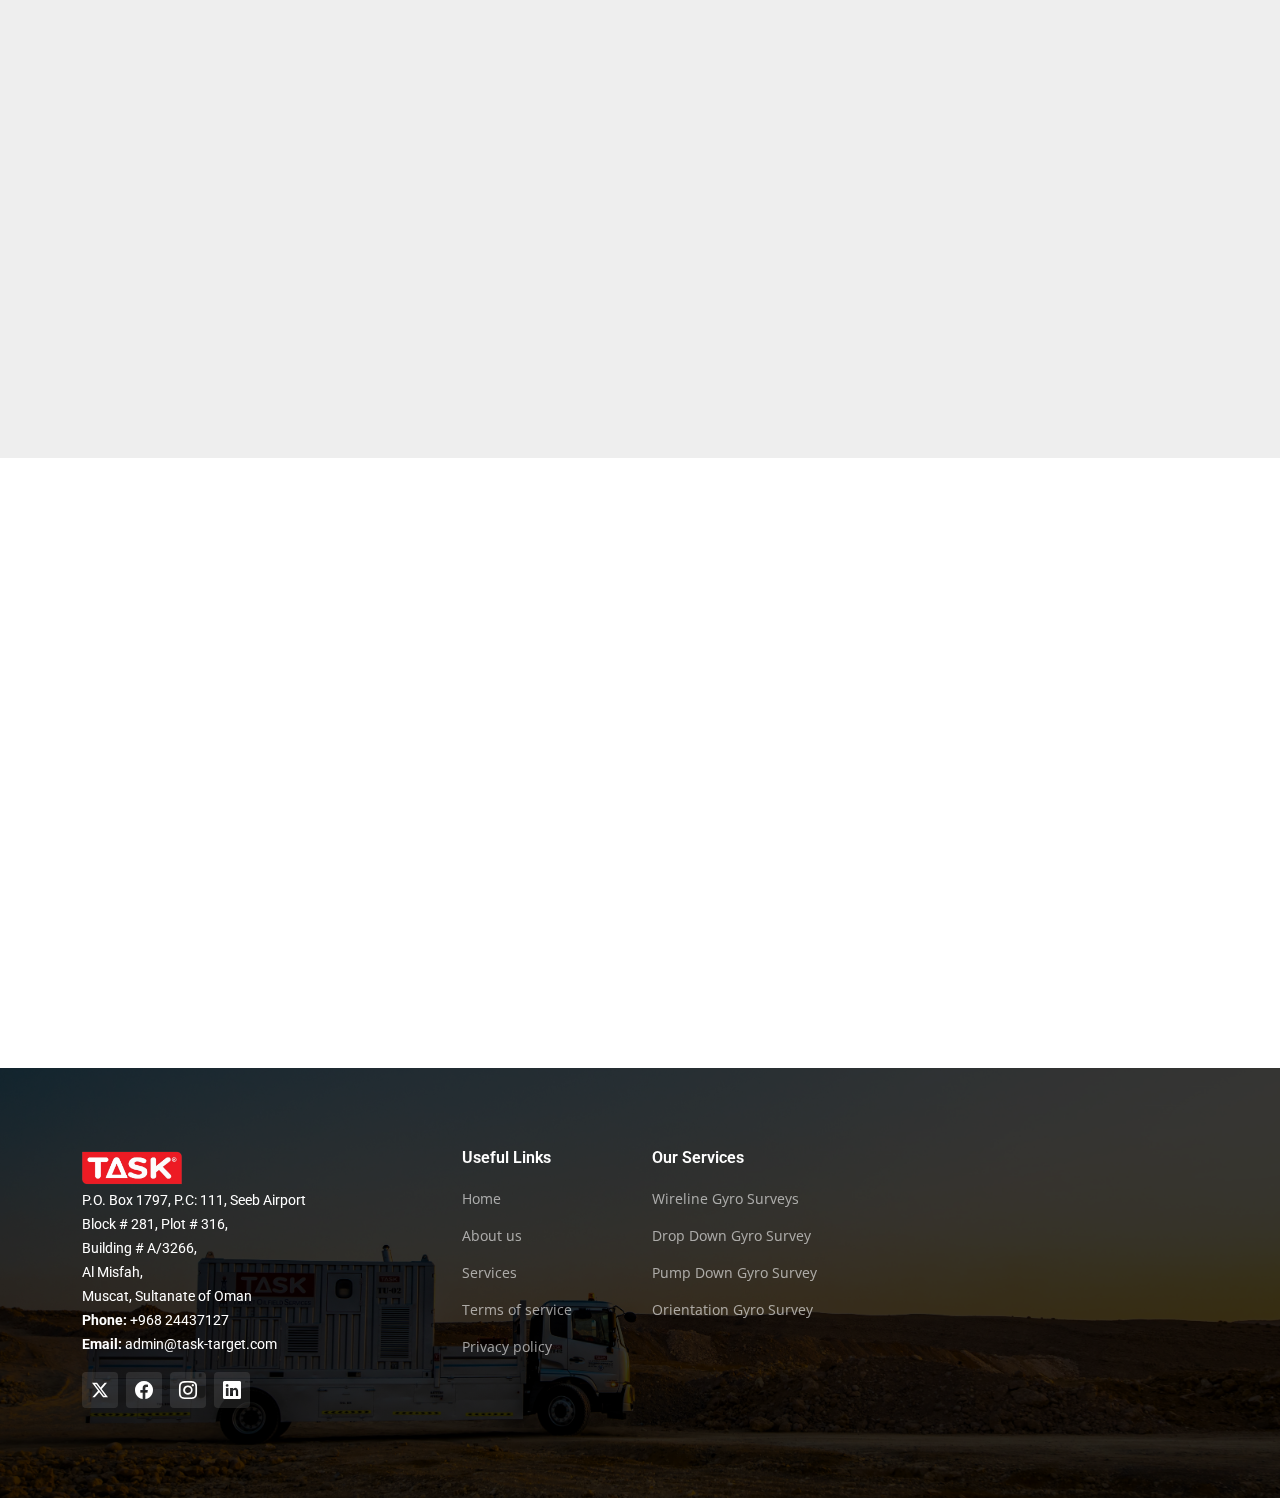
==== commit df331f42: "toolstring" ====
--- a/about.html
+++ b/about.html
@@ -300,48 +300,48 @@
 
           <div class="col-lg-4 col-md-6 member" data-aos="fade-up" data-aos-delay="100">
             <div class="member-img">
-              <img src="assets/img/team/team-1.jpg" class="img-fluid" alt="">
-              <div class="social">
+              <img src="assets/img/team/Fahmi Al Rashdi.jpeg" class="img-fluid" alt="">
+              <!-- <div class="social">
                 <a href="#"><i class="bi bi-twitter"></i></a>
                 <a href="#"><i class="bi bi-facebook"></i></a>
                 <a href="#"><i class="bi bi-instagram"></i></a>
                 <a href="#"><i class="bi bi-linkedin"></i></a>
-              </div>
+              </div> -->
             </div>
             <div class="member-info text-center">
-              <h4>Walter White</h4>
+              <h4>Fahmi Al Rashdi</h4>
               <span>Chief Executive Officer</span>
             </div>
           </div><!-- End Team Member -->
 
           <div class="col-lg-4 col-md-6 member" data-aos="fade-up" data-aos-delay="200">
             <div class="member-img">
-              <img src="assets/img/team/team-2.jpg" class="img-fluid" alt="">
-              <div class="social">
+              <img src="assets/img/team/Santosh Kumar.jpeg" class="img-fluid" alt="">
+              <!-- <div class="social">
                 <a href="#"><i class="bi bi-twitter"></i></a>
                 <a href="#"><i class="bi bi-facebook"></i></a>
                 <a href="#"><i class="bi bi-instagram"></i></a>
                 <a href="#"><i class="bi bi-linkedin"></i></a>
-              </div>
+              </div> -->
             </div>
             <div class="member-info text-center">
-              <h4>Sarah Jhonson</h4>
+              <h4>Santosh Kumar</h4>
               <span>Product Manager</span>
             </div>
           </div><!-- End Team Member -->
 
           <div class="col-lg-4 col-md-6 member" data-aos="fade-up" data-aos-delay="300">
             <div class="member-img">
-              <img src="assets/img/team/team-3.jpg" class="img-fluid" alt="">
-              <div class="social">
+              <img src="assets/img/team/Tariq Al Harthi.jpeg" class="img-fluid" alt="">
+              <!-- <div class="social">
                 <a href="#"><i class="bi bi-twitter"></i></a>
                 <a href="#"><i class="bi bi-facebook"></i></a>
                 <a href="#"><i class="bi bi-instagram"></i></a>
                 <a href="#"><i class="bi bi-linkedin"></i></a>
-              </div>
+              </div> -->
             </div>
             <div class="member-info text-center">
-              <h4>William Anderson</h4>
+              <h4>Tariq Al Harthi</h4>
               <span>CTO</span>
             </div>
           </div><!-- End Team Member -->
@@ -487,10 +487,13 @@
             <div class="footer-info">
               <img src="./assets/img/logo.png" class="footer-logo" alt="">
               <p>
-                A108 Adam Street <br>
-                NY 535022, USA<br><br>
-                <strong>Phone:</strong> +1 5589 55488 55<br>
-                <strong>Email:</strong> info@example.com<br>
+                P.O. Box 1797, P.C: 111, Seeb Airport <br>
+                Block # 281, Plot # 316,<br>
+                Building # A/3266, <br>
+                Al Misfah,<br>
+                Muscat, Sultanate of Oman<br>
+                <strong>Phone:</strong> +968 24437127<br>
+                <strong>Email:</strong> admin@task-target.com<br>
               </p>
               <div class="social-links d-flex mt-3">
                 <a href="#" class="d-flex align-items-center justify-content-center"><svg
@@ -509,7 +512,7 @@
           <div class="col-lg-2 col-md-3 footer-links">
             <h4>Useful Links</h4>
             <ul>
-              <li><a href="#">Home</a></li>
+              <li><a href="index.html">Home</a></li>
               <li><a href="#">About us</a></li>
               <li><a href="#">Services</a></li>
               <li><a href="#">Terms of service</a></li>
--- a/assets/css/main.css
+++ b/assets/css/main.css
@@ -280,7 +280,7 @@
 }
 
 .header .logo img {
-  max-height: 40px;
+  max-height: 55px;
   margin-right: 6px;
 }
 
